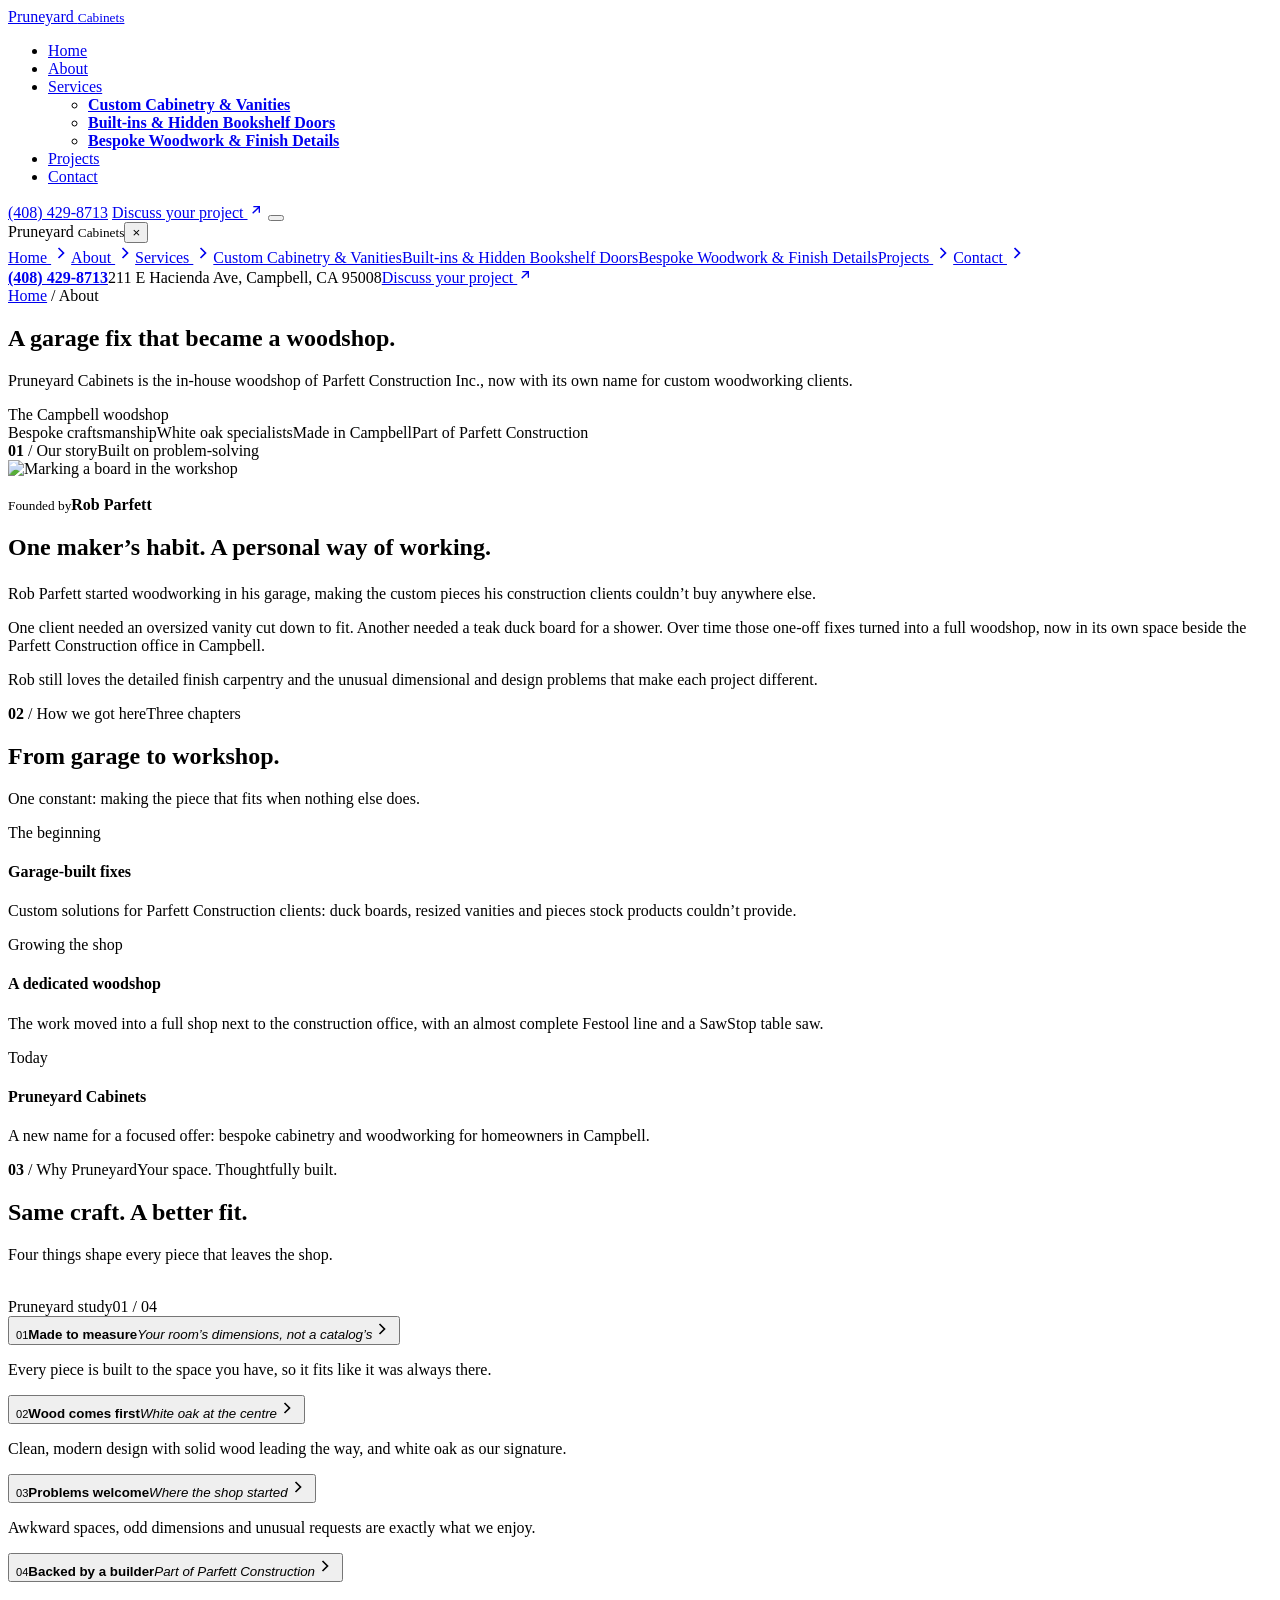
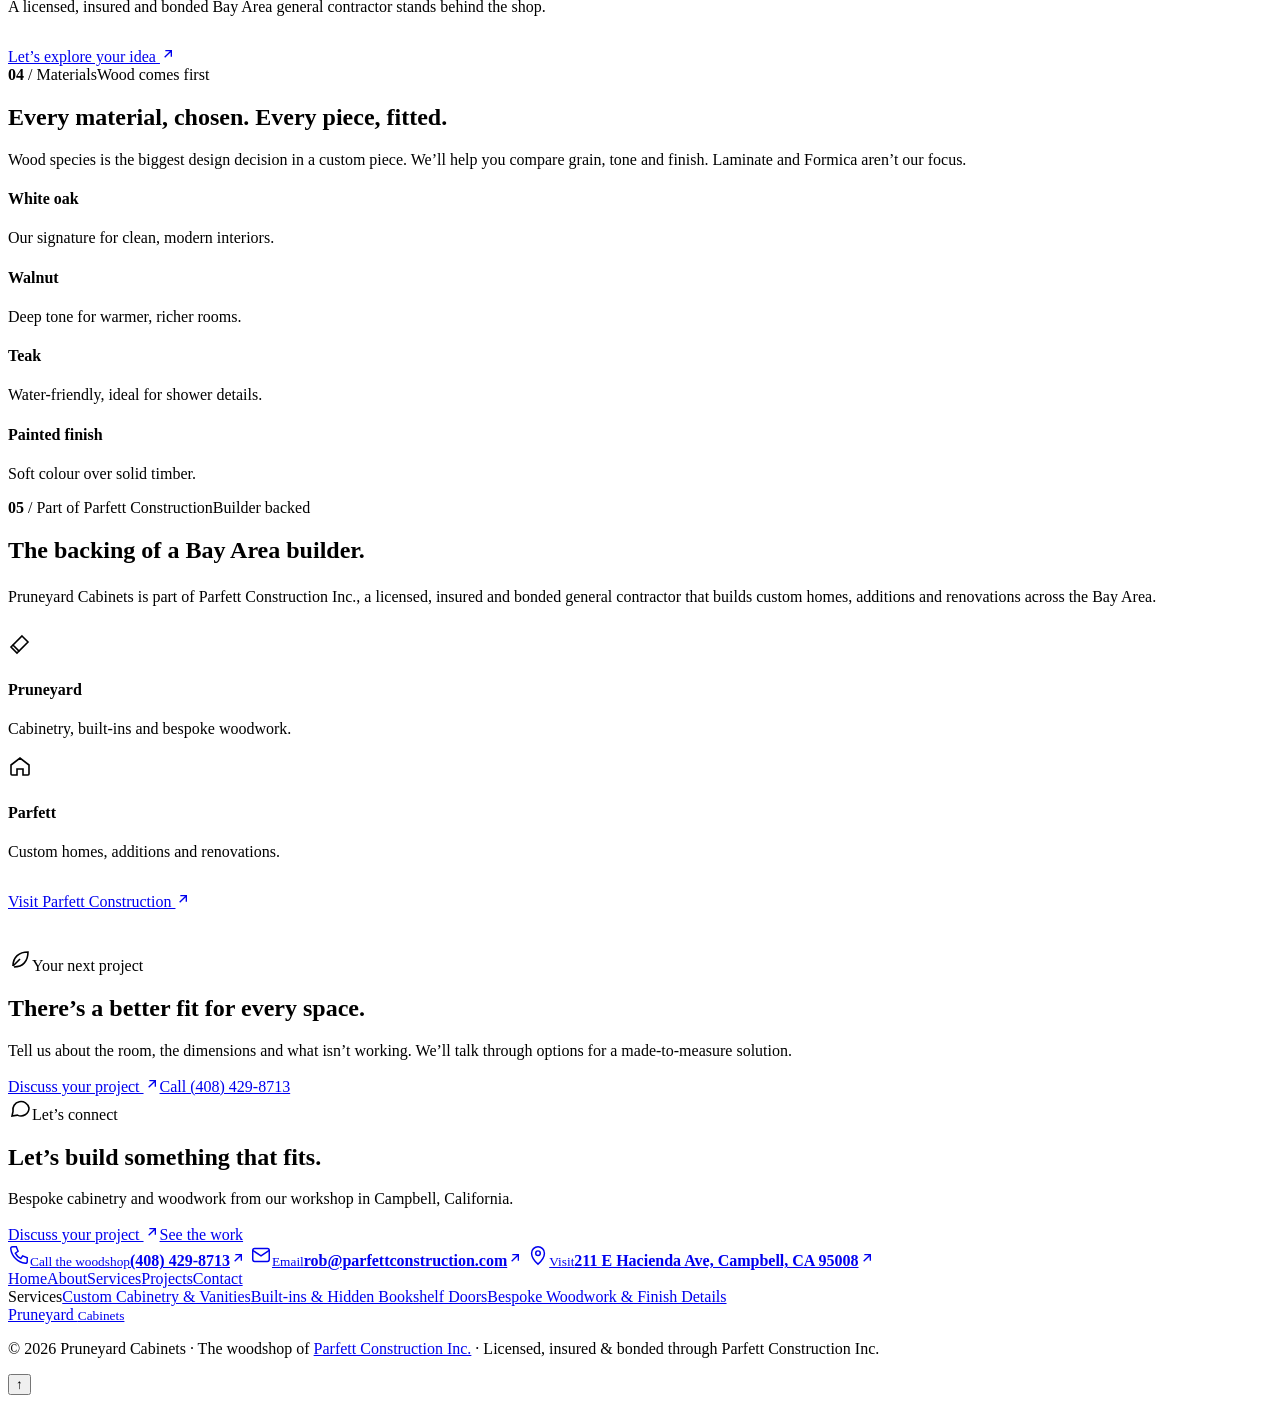
==== about.html @ 7ec4b35c "Add Pruneyard Cabinets light v1.1 pages" ====
<!DOCTYPE html>
<html lang="en">
<head>
<meta charset="utf-8">
<meta name="viewport" content="width=device-width, initial-scale=1">
<title>About | Pruneyard Cabinets, Campbell CA</title>
<meta name="description" content="The story behind Pruneyard Cabinets, the Campbell woodshop of Parfett Construction Inc.">
<meta name="theme-color" content="#f7f4ee">
<script>document.documentElement.classList.add('js')</script>
<link rel="preconnect" href="https://fonts.googleapis.com">
<link rel="preconnect" href="https://fonts.gstatic.com" crossorigin>
<link href="https://fonts.googleapis.com/css2?family=Cormorant+Garamond:ital,wght@0,500;0,600;1,500&family=DM+Sans:opsz,wght@9..40,400;9..40,500;9..40,600;9..40,700&display=swap" rel="stylesheet">
<link rel="stylesheet" href="assets/css/style.css">
</head>
<body>
<header class="hdr hdr--solid">
  <div class="wrap hdr__in">
    <!-- Interim typographic wordmark — final logo pending from Anthony -->
    <a class="logo" href="index.html" aria-label="Pruneyard Cabinets home">Pruneyard <small>Cabinets</small></a>
    <ul class="nav">
      <li><a href="index.html">Home</a></li>
      <li><a href="about.html" aria-current="page">About</a></li>
      <li class="has-sub"><a href="services.html">Services</a><ul class="sub"><li><a href="custom-cabinetry-and-vanities.html"><img src="https://images.unsplash.com/photo-1772567733108-38d940269d86?auto=format&fit=crop&w=400&q=80" alt=""><strong>Custom Cabinetry &amp; Vanities</strong></a></li><li><a href="built-ins-and-hidden-bookshelf-doors.html"><img src="https://images.unsplash.com/photo-1594620302200-9a762244a156?auto=format&fit=crop&w=400&q=80" alt=""><strong>Built-ins &amp; Hidden Bookshelf Doors</strong></a></li><li><a href="bespoke-woodwork-and-finish-details.html"><img src="https://images.unsplash.com/photo-1723040215990-e1fdf0c5e63e?auto=format&fit=crop&w=400&q=80" alt=""><strong>Bespoke Woodwork &amp; Finish Details</strong></a></li></ul></li>
      <li><a href="projects.html">Projects</a></li>
      <li><a href="contact.html">Contact</a></li>
    </ul>
    <div class="hdr__r">
      <a class="hdr__phone" href="tel:+14084298713">(408) 429-8713</a>
      <a class="btn" href="contact.html">Discuss your project <svg width="16" height="16" viewBox="0 0 24 24" fill="none" stroke="currentColor" stroke-width="2"><path d="M7 17L17 7M8 7h9v9"/></svg></a>
      <button class="menu-btn" type="button" aria-label="Open menu" aria-expanded="false" data-open><span></span><span></span></button>
    </div>
  </div>
</header>
<div class="drawer" aria-hidden="false">
  <div class="drawer__shade" data-close></div>
  <div class="drawer__panel" role="dialog" aria-label="Menu">
    <div class="drawer__top"><span class="logo">Pruneyard <small>Cabinets</small></span><button class="drawer__close" type="button" aria-label="Close menu" data-close>×</button></div>
    <nav><a href="index.html">Home <svg width="20" height="20" viewBox="0 0 24 24" fill="none" stroke="currentColor" stroke-width="2"><path d="M9 6l6 6-6 6"/></svg></a><a href="about.html">About <svg width="20" height="20" viewBox="0 0 24 24" fill="none" stroke="currentColor" stroke-width="2"><path d="M9 6l6 6-6 6"/></svg></a><a href="services.html">Services <svg width="20" height="20" viewBox="0 0 24 24" fill="none" stroke="currentColor" stroke-width="2"><path d="M9 6l6 6-6 6"/></svg></a><a class="s" href="custom-cabinetry-and-vanities.html">Custom Cabinetry &amp; Vanities</a><a class="s" href="built-ins-and-hidden-bookshelf-doors.html">Built-ins &amp; Hidden Bookshelf Doors</a><a class="s" href="bespoke-woodwork-and-finish-details.html">Bespoke Woodwork &amp; Finish Details</a><a href="projects.html">Projects <svg width="20" height="20" viewBox="0 0 24 24" fill="none" stroke="currentColor" stroke-width="2"><path d="M9 6l6 6-6 6"/></svg></a><a href="contact.html">Contact <svg width="20" height="20" viewBox="0 0 24 24" fill="none" stroke="currentColor" stroke-width="2"><path d="M9 6l6 6-6 6"/></svg></a></nav>
    <div class="drawer__foot"><a href="tel:+14084298713"><strong>(408) 429-8713</strong></a><span>211 E Hacienda Ave, Campbell, CA 95008</span><a class="btn" href="contact.html">Discuss your project <svg width="16" height="16" viewBox="0 0 24 24" fill="none" stroke="currentColor" stroke-width="2"><path d="M7 17L17 7M8 7h9v9"/></svg></a></div>
  </div>
</div>
<main>
<section class="phero">
  <div class="wrap">
    <div class="phero__grid">
      <div>
        <div class="crumb"><a href="index.html">Home</a> / <span>About</span></div>
        <h1 data-blur>A garage fix <span class="soft">that became a woodshop.</span></h1>
        <p class="lead">Pruneyard Cabinets is the in-house woodshop of Parfett Construction Inc., now with its own name for custom woodworking clients.</p>
      </div>
      <div class="phero__img"><img data-par="5" src="https://images.unsplash.com/photo-1761544775659-aaa6fa2e5b3d?auto=format&fit=crop&w=1600&q=80" alt=""><span class="phero__tag">The Campbell woodshop</span></div>
    </div>
    <div class="phero__band"><span>Bespoke craftsmanship</span><span>White oak specialists</span><span>Made in Campbell</span><span>Part of Parfett Construction</span></div>
  </div>
</section>
<section class="section">
  <div class="wrap">
    <div class="label-row"><span><b>01</b> / Our story</span><span class="rule"></span><span class=tag-r>Built on problem-solving</span></div>
    <div class="story">
      <div class="story__img" data-mask><img data-par="6" src="https://images.unsplash.com/photo-1659930087003-2d64e33181f7?auto=format&fit=crop&w=1400&q=80" alt="Marking a board in the workshop" loading="lazy">
        <div class="story__note"><img src="https://images.unsplash.com/photo-1497218770144-3fea6dbc33fe?auto=format&fit=crop&w=200&q=80" alt=""><div><small>Founded by</small><strong>Rob Parfett</strong></div></div></div>
      <div>
        <h2 class="h2" data-blur>One maker’s habit. <span class="soft">A personal way of working.</span></h2>
        <p class="lead" data-up style="margin-top:24px">Rob Parfett started woodworking in his garage, making the custom pieces his construction clients couldn’t buy anywhere else.</p>
        <p data-up style="color:var(--ink-2)">One client needed an oversized vanity cut down to fit. Another needed a teak duck board for a shower. Over time those one-off fixes turned into a full woodshop, now in its own space beside the Parfett Construction office in Campbell.</p>
        <p data-up style="color:var(--ink-2)">Rob still loves the detailed finish carpentry and the unusual dimensional and design problems that make each project different.</p>
      </div>
    </div>
  </div>
</section>
<section class="section section--tint">
  <div class="wrap">
    <div class="label-row"><span><b>02</b> / How we got here</span><span class="rule"></span><span class=tag-r>Three chapters</span></div>
    <div class="shead"><h2 class="h2" data-blur>From garage <span class="soft">to workshop.</span></h2><p data-up>One constant: making the piece that fits when nothing else does.</p></div>
    <div class="tline">
      <div class="tcard" data-up><span>The beginning</span><h4>Garage-built fixes</h4><p>Custom solutions for Parfett Construction clients: duck boards, resized vanities and pieces stock products couldn’t provide.</p></div>
      <div class="tcard" data-up><span>Growing the shop</span><h4>A dedicated woodshop</h4><p>The work moved into a full shop next to the construction office, with an almost complete Festool line and a SawStop table saw.</p></div>
      <div class="tcard" data-up><span>Today</span><h4>Pruneyard Cabinets</h4><p>A new name for a focused offer: bespoke cabinetry and woodworking for homeowners in Campbell.</p></div>
    </div>
  </div>
</section>

<section class="section section--tint">
  <div class="wrap">
    <div class="label-row"><span><b>03</b> / Why Pruneyard</span><span class="rule"></span><span class=tag-r>Your space. Thoughtfully built.</span></div>
    <div class="shead"><h2 class="h2" data-blur>Same craft. <span class="soft">A better fit.</span></h2><p data-up>Four things shape every piece that leaves the shop.</p></div>
    <div class="acc-split" data-acc>
      <div class="acc-media"><img data-acc-img src="https://images.unsplash.com/photo-1772567733108-38d940269d86?auto=format&fit=crop&w=1200&q=80" alt="" loading="lazy"><img data-acc-img src="https://images.unsplash.com/photo-1792498599080-cddbc3adaf7f?auto=format&fit=crop&w=1200&q=80" alt="" loading="lazy"><img data-acc-img src="https://images.unsplash.com/photo-1659930087003-2d64e33181f7?auto=format&fit=crop&w=1200&q=80" alt="" loading="lazy"><img data-acc-img src="https://images.unsplash.com/photo-1791140842024-93f4bea6a14a?auto=format&fit=crop&w=1200&q=80" alt="" loading="lazy"><div class="acc-media__tag"><span>Pruneyard study</span><span><span data-acc-num>01</span> / 04</span></div></div>
      <div><div class="acc"><div class="acc__item"><button class="acc__btn" type="button" aria-expanded="false"><small>01</small><span><strong>Made to measure</strong><em>Your room’s dimensions, not a catalog’s</em></span><svg width="20" height="20" viewBox="0 0 24 24" fill="none" stroke="currentColor" stroke-width="2"><path d="M9 6l6 6-6 6"/></svg></button><div class="acc__panel"><div><p>Every piece is built to the space you have, so it fits like it was always there.</p></div></div></div><div class="acc__item"><button class="acc__btn" type="button" aria-expanded="false"><small>02</small><span><strong>Wood comes first</strong><em>White oak at the centre</em></span><svg width="20" height="20" viewBox="0 0 24 24" fill="none" stroke="currentColor" stroke-width="2"><path d="M9 6l6 6-6 6"/></svg></button><div class="acc__panel"><div><p>Clean, modern design with solid wood leading the way, and white oak as our signature.</p></div></div></div><div class="acc__item"><button class="acc__btn" type="button" aria-expanded="false"><small>03</small><span><strong>Problems welcome</strong><em>Where the shop started</em></span><svg width="20" height="20" viewBox="0 0 24 24" fill="none" stroke="currentColor" stroke-width="2"><path d="M9 6l6 6-6 6"/></svg></button><div class="acc__panel"><div><p>Awkward spaces, odd dimensions and unusual requests are exactly what we enjoy.</p></div></div></div><div class="acc__item"><button class="acc__btn" type="button" aria-expanded="false"><small>04</small><span><strong>Backed by a builder</strong><em>Part of Parfett Construction</em></span><svg width="20" height="20" viewBox="0 0 24 24" fill="none" stroke="currentColor" stroke-width="2"><path d="M9 6l6 6-6 6"/></svg></button><div class="acc__panel"><div><p>A licensed, insured and bonded Bay Area general contractor stands behind the shop.</p></div></div></div></div><div style="margin-top:30px" data-up><a class="ulink" href="contact.html">Let’s explore your idea <svg width="16" height="16" viewBox="0 0 24 24" fill="none" stroke="currentColor" stroke-width="2"><path d="M7 17L17 7M8 7h9v9"/></svg></a></div></div>
    </div>
  </div>
</section>
<section class="section">
  <div class="wrap">
    <div class="label-row"><span><b>04</b> / Materials</span><span class="rule"></span><span class=tag-r>Wood comes first</span></div>
    <div class="shead"><h2 class="h2" data-blur>Every material, chosen. <span class="soft">Every piece, fitted.</span></h2><p data-up>Wood species is the biggest design decision in a custom piece. We’ll help you compare grain, tone and finish. Laminate and Formica aren’t our focus.</p></div>
    <div class="mats">
  <div class="mat"><i class="sw-oak"></i><h4>White oak</h4><p>Our signature for clean, modern interiors.</p></div>
  <div class="mat"><i class="sw-walnut"></i><h4>Walnut</h4><p>Deep tone for warmer, richer rooms.</p></div>
  <div class="mat"><i class="sw-teak"></i><h4>Teak</h4><p>Water-friendly, ideal for shower details.</p></div>
  <div class="mat"><i class="sw-paint"></i><h4>Painted finish</h4><p>Soft colour over solid timber.</p></div>
</div>
  </div>
</section>
<section class="section section--tint">
  <div class="wrap">
    <div class="label-row"><span><b>05</b> / Part of Parfett Construction</span><span class="rule"></span><span class=tag-r>Builder backed</span></div>
    <div class="story">
      <div>
        <h2 class="h2" data-blur>The backing of <span class="soft">a Bay Area builder.</span></h2>
        <p class="lead" data-up style="margin-top:24px">Pruneyard Cabinets is part of Parfett Construction Inc., a licensed, insured and bonded general contractor that builds custom homes, additions and renovations across the Bay Area.</p>
        <div class="soft-grid" data-up style="margin:26px 0 30px"><div class="softc" style="background:#fff"><div class="softc__ico"><svg width="24" height="24" viewBox="0 0 24 24" fill="none" stroke="currentColor" stroke-width="1.6"><path d="M14 4l6 6-9 9-6-6z"/><path d="M5 13l-2 2 6 6 2-2"/></svg></div><h4>Pruneyard</h4><p>Cabinetry, built-ins and bespoke woodwork.</p></div><div class="softc" style="background:#fff"><div class="softc__ico"><svg width="24" height="24" viewBox="0 0 24 24" fill="none" stroke="currentColor" stroke-width="1.6"><path d="M3 11l9-7 9 7v9a1 1 0 0 1-1 1h-5v-6h-6v6H4a1 1 0 0 1-1-1z"/></svg></div><h4>Parfett</h4><p>Custom homes, additions and renovations.</p></div></div>
        <div data-up><a class="btn btn--line" href="https://www.parfettconstruction.com">Visit Parfett Construction <svg width="16" height="16" viewBox="0 0 24 24" fill="none" stroke="currentColor" stroke-width="2"><path d="M7 17L17 7M8 7h9v9"/></svg></a></div>
      </div>
      <div class="story__img" data-mask><img data-par="6" src="https://images.unsplash.com/photo-1772442363851-738a548f6c5c?auto=format&fit=crop&w=1400&q=80" alt="" loading="lazy"></div>
    </div>
  </div>
</section>

<section class="section" style="padding-top:0">
  <div class="bigcta">
    <div class="bigcta__img"><img data-par="6" src="https://images.unsplash.com/photo-1729837149090-764b4272c2d7?auto=format&fit=crop&w=2200&q=80" alt="" loading="lazy"></div>
    <div class="wrap">
      <span class="pill pill--glass"><svg width="24" height="24" viewBox="0 0 24 24" fill="none" stroke="currentColor" stroke-width="1.6"><path d="M5 19c0-9 6-14 15-14 0 9-5 15-14 15"/><path d="M5 19l7-7"/></svg>Your next project</span>
      <h2 class="h2" data-blur>There’s a better fit <span class="soft">for every space.</span></h2>
      <p>Tell us about the room, the dimensions and what isn’t working. We’ll talk through options for a made-to-measure solution.</p>
      <div class="bigcta__row"><a class="btn btn--light" href="contact.html">Discuss your project <svg width="16" height="16" viewBox="0 0 24 24" fill="none" stroke="currentColor" stroke-width="2"><path d="M7 17L17 7M8 7h9v9"/></svg></a><a class="btn btn--glass" href="tel:+14084298713">Call (408) 429-8713</a></div>
    </div>
  </div>
</section></main>
<footer class="ftr">
  <div class="wrap">
    <div class="ftr__cta">
      <div>
        <span class="pill"><svg width="24" height="24" viewBox="0 0 24 24" fill="none" stroke="currentColor" stroke-width="1.6"><path d="M21 12a8 8 0 0 1-11.6 7.1L4 20l1-4.6A8 8 0 1 1 21 12z"/></svg>Let’s connect</span>
        <h2 class="ftr__title">Let’s build something <span class="soft">that fits.</span></h2>
        <p class="ftr__lead">Bespoke cabinetry and woodwork from our workshop in Campbell, California.</p>
        <div class="ftr__btns"><a class="btn" href="contact.html">Discuss your project <svg width="16" height="16" viewBox="0 0 24 24" fill="none" stroke="currentColor" stroke-width="2"><path d="M7 17L17 7M8 7h9v9"/></svg></a><a class="btn btn--line" href="projects.html">See the work</a></div>
      </div>
      <div class="ftr__rows">
        <a class="ftr__row" href="tel:+14084298713"><span class="ftr__ico"><svg width="22" height="22" viewBox="0 0 24 24" fill="none" stroke="currentColor" stroke-width="1.6"><path d="M5 3h4l2 5-3 2a12 12 0 0 0 6 6l2-3 5 2v4a2 2 0 0 1-2 2A18 18 0 0 1 3 5a2 2 0 0 1 2-2z"/></svg></span><span><small>Call the woodshop</small><strong>(408) 429-8713</strong></span><i><svg width="16" height="16" viewBox="0 0 24 24" fill="none" stroke="currentColor" stroke-width="2"><path d="M7 17L17 7M8 7h9v9"/></svg></i></a>
        <a class="ftr__row" href="mailto:rob@parfettconstruction.com"><span class="ftr__ico"><svg width="22" height="22" viewBox="0 0 24 24" fill="none" stroke="currentColor" stroke-width="1.6"><rect x="3" y="5" width="18" height="14" rx="2"/><path d="M3 7l9 6 9-6"/></svg></span><span><small>Email</small><strong>rob@parfettconstruction.com</strong></span><i><svg width="16" height="16" viewBox="0 0 24 24" fill="none" stroke="currentColor" stroke-width="2"><path d="M7 17L17 7M8 7h9v9"/></svg></i></a>
        <a class="ftr__row" href="contact.html"><span class="ftr__ico"><svg width="22" height="22" viewBox="0 0 24 24" fill="none" stroke="currentColor" stroke-width="1.6"><path d="M12 22s7-6.3 7-12a7 7 0 1 0-14 0c0 5.7 7 12 7 12z"/><circle cx="12" cy="10" r="2.5"/></svg></span><span><small>Visit</small><strong>211 E Hacienda Ave, Campbell, CA 95008</strong></span><i><svg width="16" height="16" viewBox="0 0 24 24" fill="none" stroke="currentColor" stroke-width="2"><path d="M7 17L17 7M8 7h9v9"/></svg></i></a>
      </div>
    </div>
    <nav class="ftr__links" aria-label="Footer">
      <a href="index.html">Home</a><a href="about.html">About</a><a href="services.html">Services</a><a href="projects.html">Projects</a><a href="contact.html">Contact</a>
    </nav>
    <div class="ftr__svc"><span>Services</span><a href="custom-cabinetry-and-vanities.html">Custom Cabinetry &amp; Vanities</a><a href="built-ins-and-hidden-bookshelf-doors.html">Built-ins &amp; Hidden Bookshelf Doors</a><a href="bespoke-woodwork-and-finish-details.html">Bespoke Woodwork &amp; Finish Details</a></div>
    <div class="ftr__base">
      <a class="logo" href="index.html">Pruneyard <small>Cabinets</small></a>
      <p>© <span data-year>2026</span> Pruneyard Cabinets · The woodshop of <a href="https://www.parfettconstruction.com">Parfett Construction Inc.</a> · Licensed, insured &amp; bonded through Parfett Construction Inc.</p>
      <button class="totop" type="button" data-top aria-label="Back to top">↑</button>
    </div>
  </div>
</footer>
<script src="https://cdnjs.cloudflare.com/ajax/libs/gsap/3.12.5/gsap.min.js"></script>
<script src="https://cdnjs.cloudflare.com/ajax/libs/gsap/3.12.5/ScrollTrigger.min.js"></script>
<script src="https://cdn.jsdelivr.net/npm/lenis@1.1.13/dist/lenis.min.js"></script>
<script src="assets/js/main.js"></script>
</body>
</html>
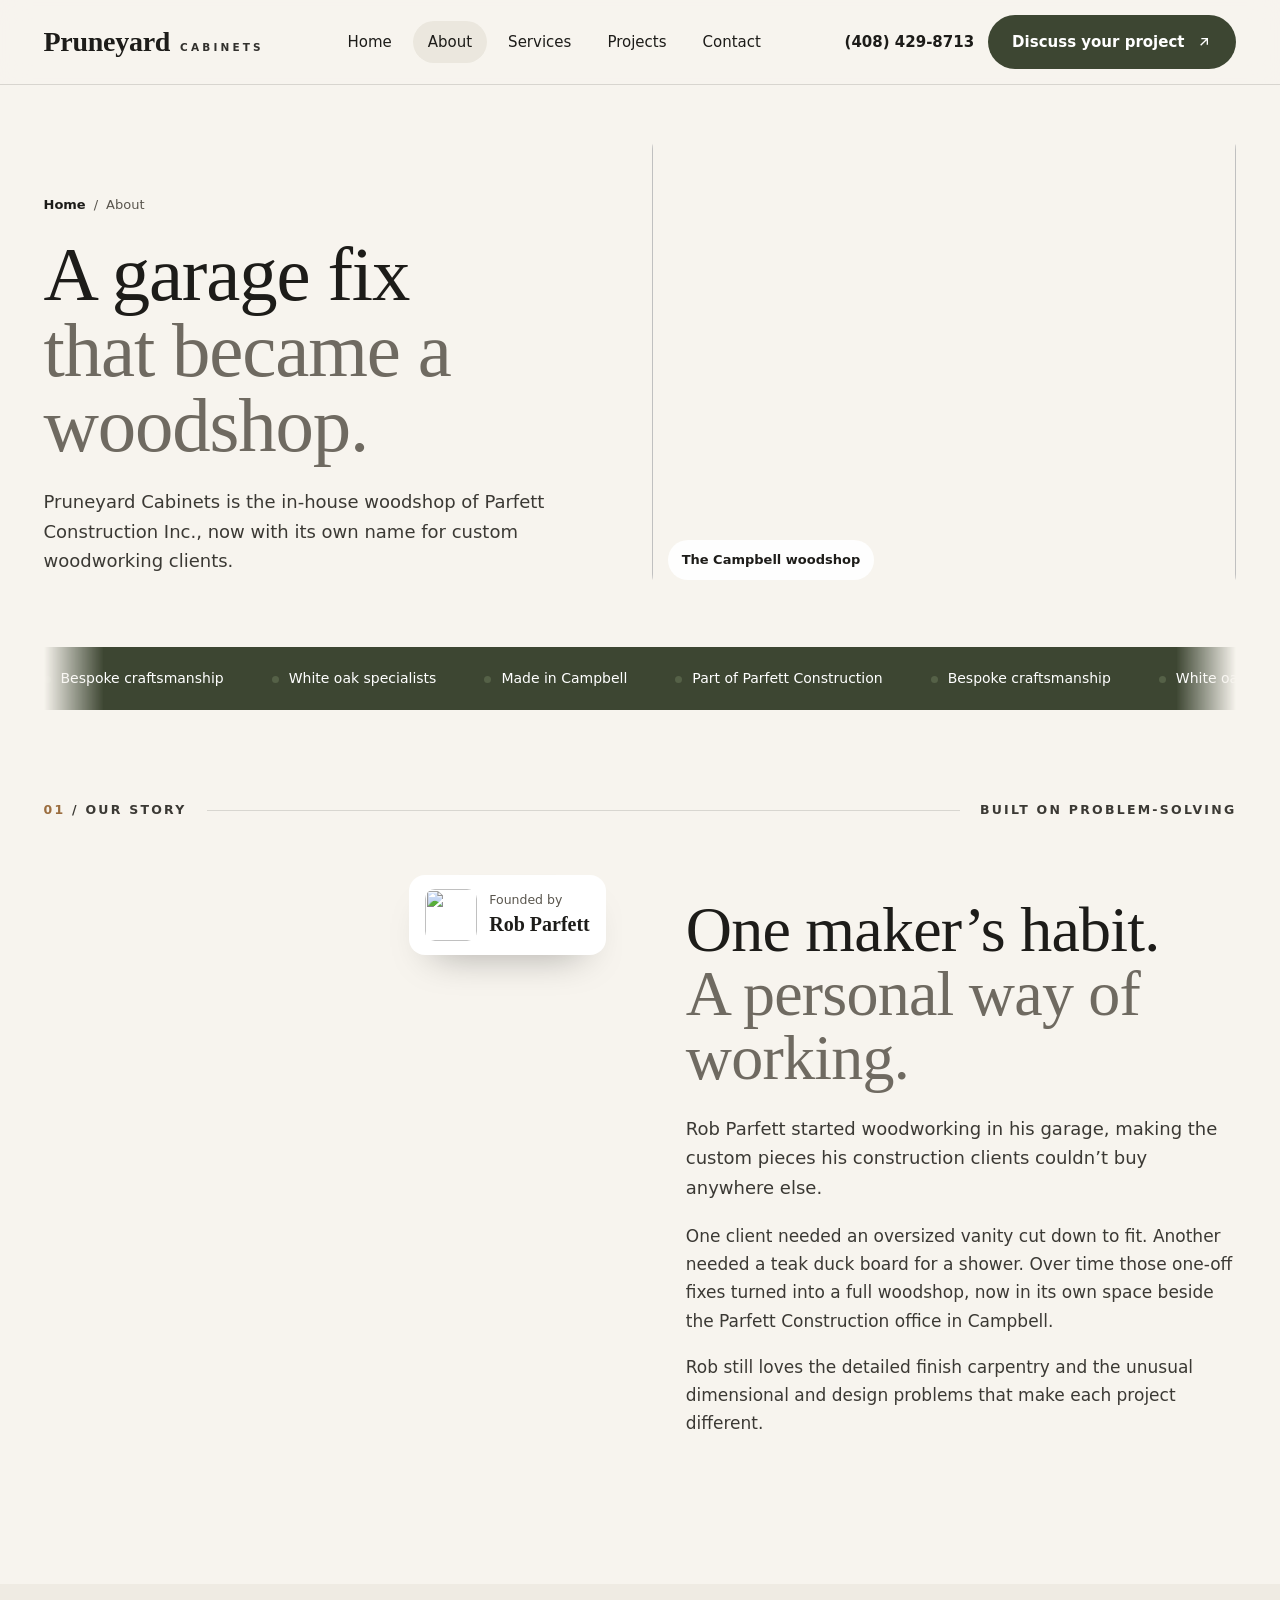
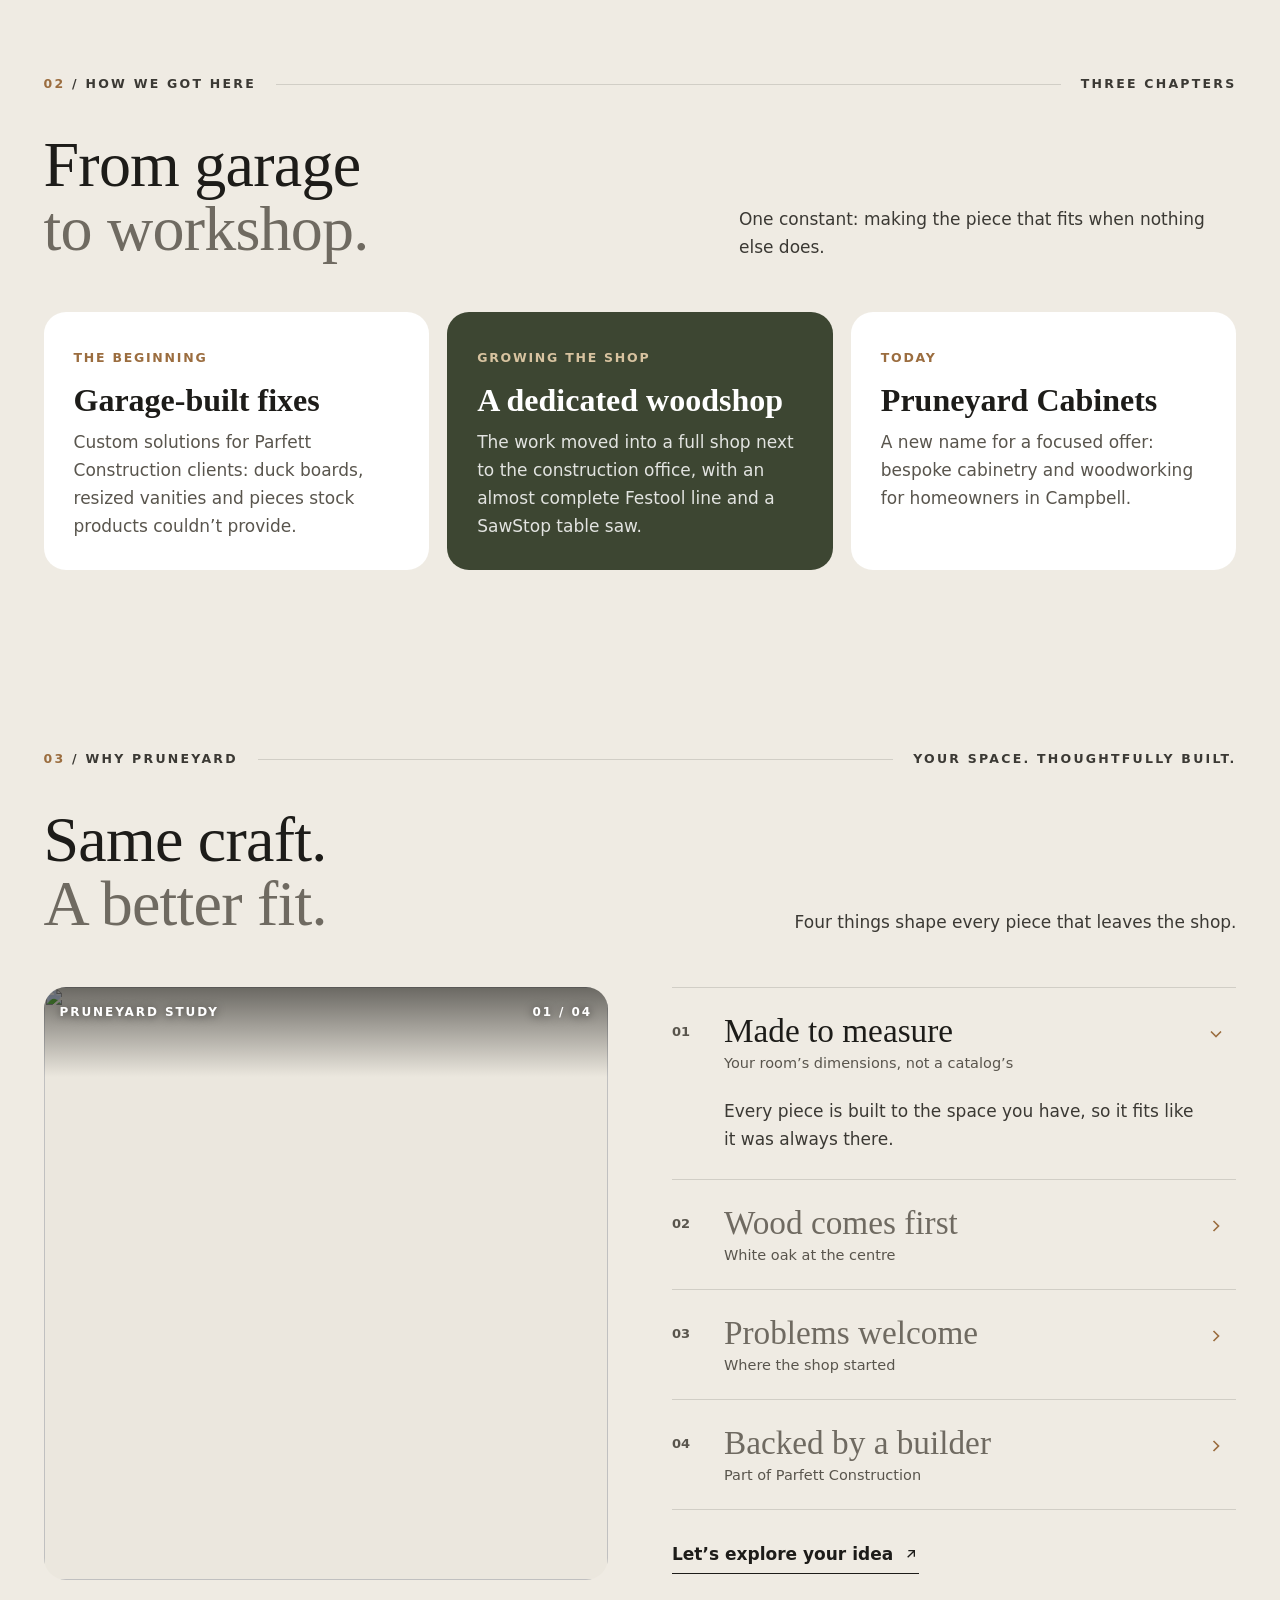
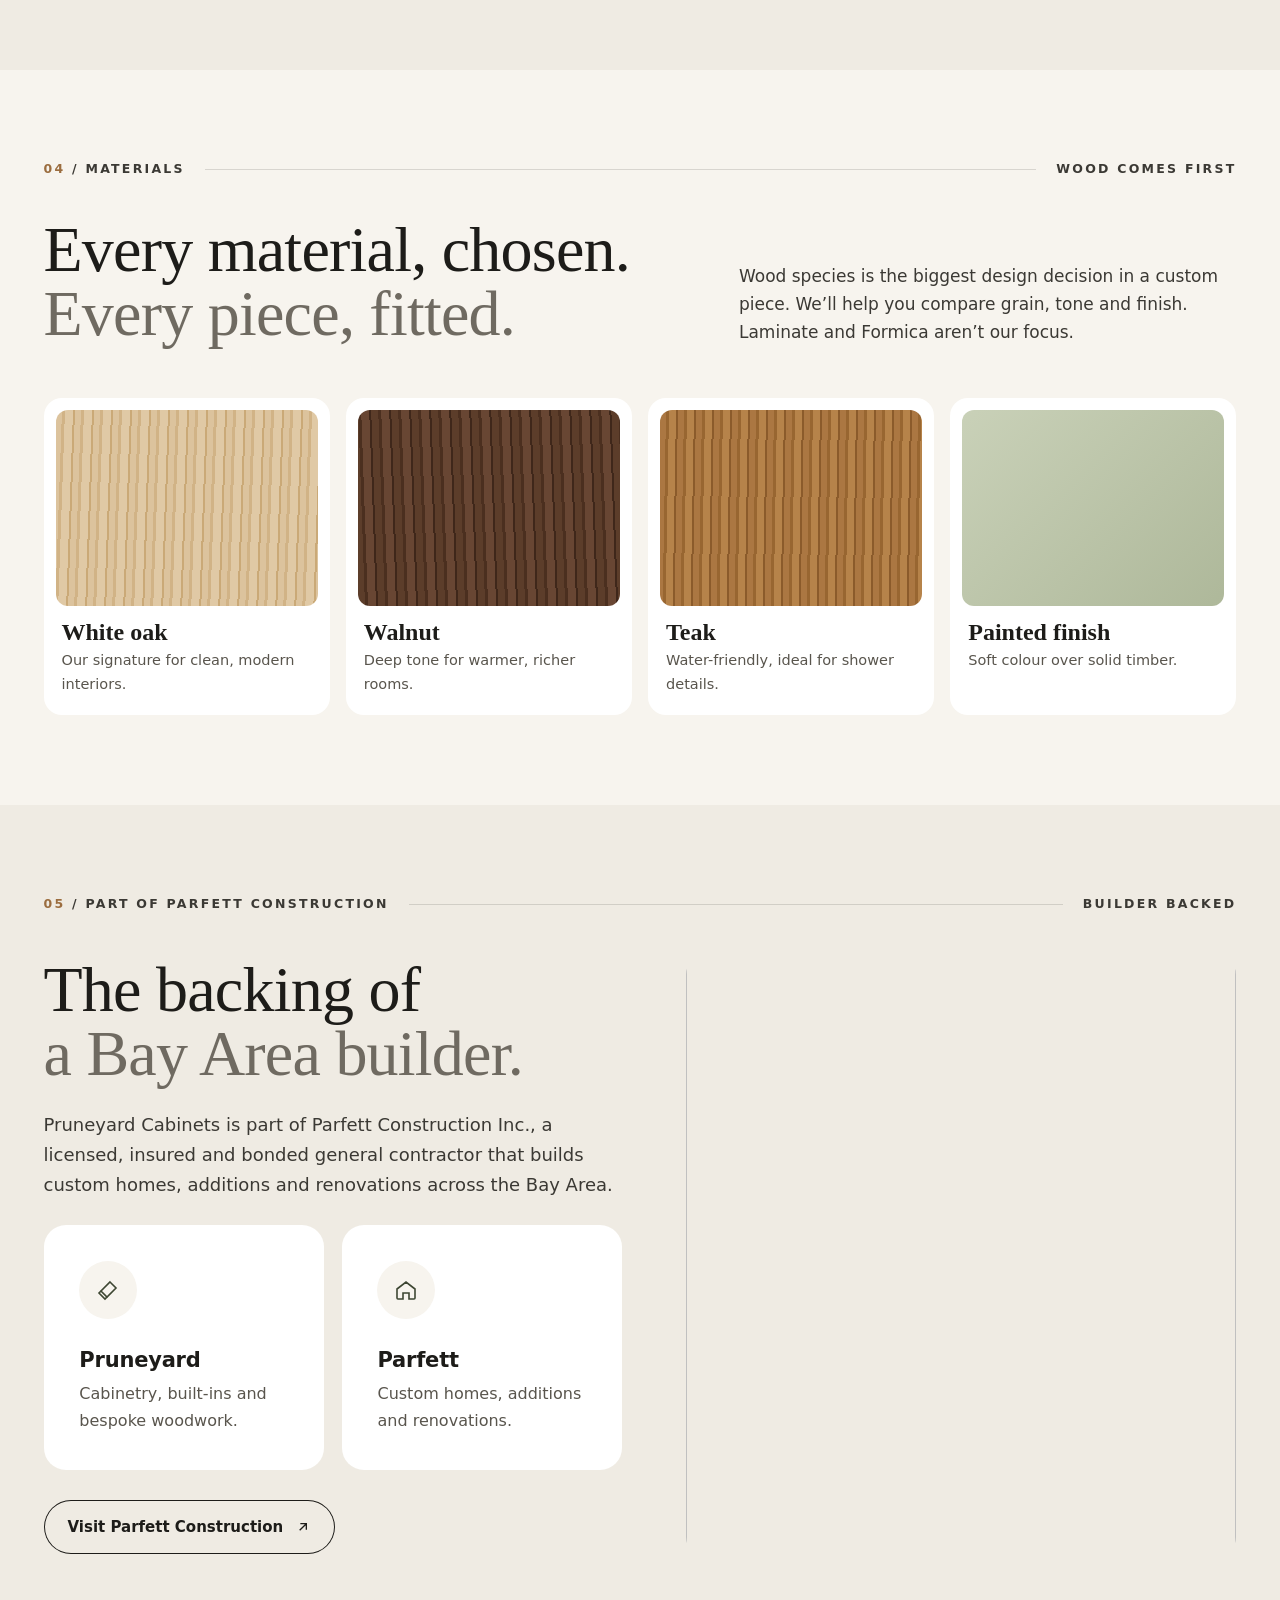
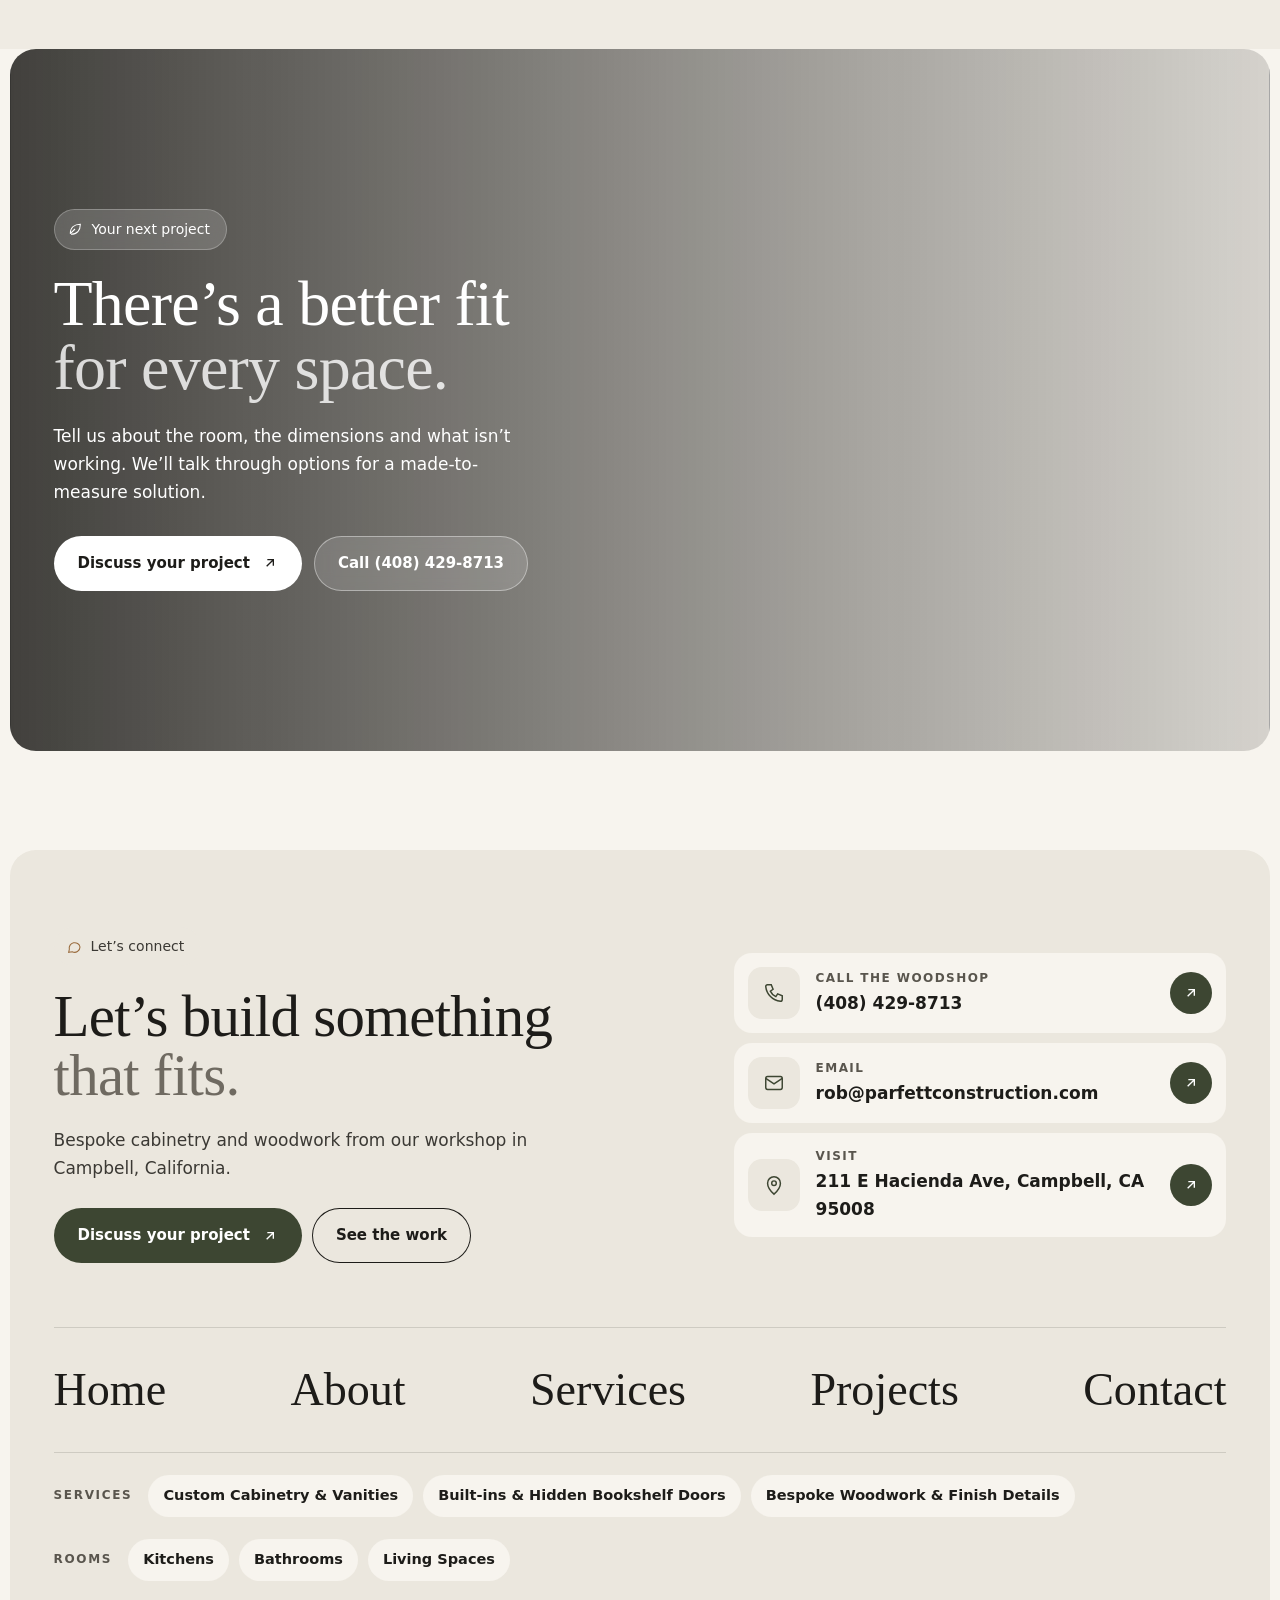
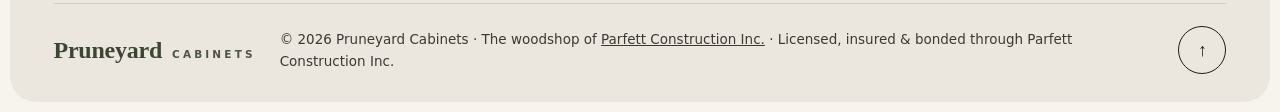
==== commit 6bfe1b72: "Add room pages, scrolling green bands and green accents - Add Kitchens, Bathrooms and Living Spaces " ====
--- a/about.html
+++ b/about.html
@@ -20,7 +20,7 @@
     <ul class="nav">
       <li><a href="index.html">Home</a></li>
       <li><a href="about.html" aria-current="page">About</a></li>
-      <li class="has-sub"><a href="services.html">Services</a><ul class="sub"><li><a href="custom-cabinetry-and-vanities.html"><img src="https://images.unsplash.com/photo-1772567733108-38d940269d86?auto=format&fit=crop&w=400&q=80" alt=""><strong>Custom Cabinetry &amp; Vanities</strong></a></li><li><a href="built-ins-and-hidden-bookshelf-doors.html"><img src="https://images.unsplash.com/photo-1594620302200-9a762244a156?auto=format&fit=crop&w=400&q=80" alt=""><strong>Built-ins &amp; Hidden Bookshelf Doors</strong></a></li><li><a href="bespoke-woodwork-and-finish-details.html"><img src="https://images.unsplash.com/photo-1723040215990-e1fdf0c5e63e?auto=format&fit=crop&w=400&q=80" alt=""><strong>Bespoke Woodwork &amp; Finish Details</strong></a></li></ul></li>
+      <li class="has-sub"><a href="services.html">Services</a><ul class="sub"><li><a href="custom-cabinetry-and-vanities.html"><img src="https://images.unsplash.com/photo-1772567733108-38d940269d86?auto=format&fit=crop&w=400&q=80" alt=""><strong>Custom Cabinetry &amp; Vanities</strong></a></li><li><a href="built-ins-and-hidden-bookshelf-doors.html"><img src="https://images.unsplash.com/photo-1594620302200-9a762244a156?auto=format&fit=crop&w=400&q=80" alt=""><strong>Built-ins &amp; Hidden Bookshelf Doors</strong></a></li><li><a href="bespoke-woodwork-and-finish-details.html"><img src="https://images.unsplash.com/photo-1723040215990-e1fdf0c5e63e?auto=format&fit=crop&w=400&q=80" alt=""><strong>Bespoke Woodwork &amp; Finish Details</strong></a></li><li class="sub__rooms"><span>By room</span><a href="kitchens.html">Kitchens</a><a href="bathrooms.html">Bathrooms</a><a href="living-spaces.html">Living Spaces</a></li></ul></li>
       <li><a href="projects.html">Projects</a></li>
       <li><a href="contact.html">Contact</a></li>
     </ul>
@@ -35,7 +35,7 @@
   <div class="drawer__shade" data-close></div>
   <div class="drawer__panel" role="dialog" aria-label="Menu">
     <div class="drawer__top"><span class="logo">Pruneyard <small>Cabinets</small></span><button class="drawer__close" type="button" aria-label="Close menu" data-close>×</button></div>
-    <nav><a href="index.html">Home <svg width="20" height="20" viewBox="0 0 24 24" fill="none" stroke="currentColor" stroke-width="2"><path d="M9 6l6 6-6 6"/></svg></a><a href="about.html">About <svg width="20" height="20" viewBox="0 0 24 24" fill="none" stroke="currentColor" stroke-width="2"><path d="M9 6l6 6-6 6"/></svg></a><a href="services.html">Services <svg width="20" height="20" viewBox="0 0 24 24" fill="none" stroke="currentColor" stroke-width="2"><path d="M9 6l6 6-6 6"/></svg></a><a class="s" href="custom-cabinetry-and-vanities.html">Custom Cabinetry &amp; Vanities</a><a class="s" href="built-ins-and-hidden-bookshelf-doors.html">Built-ins &amp; Hidden Bookshelf Doors</a><a class="s" href="bespoke-woodwork-and-finish-details.html">Bespoke Woodwork &amp; Finish Details</a><a href="projects.html">Projects <svg width="20" height="20" viewBox="0 0 24 24" fill="none" stroke="currentColor" stroke-width="2"><path d="M9 6l6 6-6 6"/></svg></a><a href="contact.html">Contact <svg width="20" height="20" viewBox="0 0 24 24" fill="none" stroke="currentColor" stroke-width="2"><path d="M9 6l6 6-6 6"/></svg></a></nav>
+    <nav><a href="index.html">Home <svg width="20" height="20" viewBox="0 0 24 24" fill="none" stroke="currentColor" stroke-width="2"><path d="M9 6l6 6-6 6"/></svg></a><a href="about.html">About <svg width="20" height="20" viewBox="0 0 24 24" fill="none" stroke="currentColor" stroke-width="2"><path d="M9 6l6 6-6 6"/></svg></a><a href="services.html">Services <svg width="20" height="20" viewBox="0 0 24 24" fill="none" stroke="currentColor" stroke-width="2"><path d="M9 6l6 6-6 6"/></svg></a><a class="s" href="custom-cabinetry-and-vanities.html">Custom Cabinetry &amp; Vanities</a><a class="s" href="built-ins-and-hidden-bookshelf-doors.html">Built-ins &amp; Hidden Bookshelf Doors</a><a class="s" href="bespoke-woodwork-and-finish-details.html">Bespoke Woodwork &amp; Finish Details</a><a class="s" href="kitchens.html">Kitchens</a><a class="s" href="bathrooms.html">Bathrooms</a><a class="s" href="living-spaces.html">Living Spaces</a><a href="projects.html">Projects <svg width="20" height="20" viewBox="0 0 24 24" fill="none" stroke="currentColor" stroke-width="2"><path d="M9 6l6 6-6 6"/></svg></a><a href="contact.html">Contact <svg width="20" height="20" viewBox="0 0 24 24" fill="none" stroke="currentColor" stroke-width="2"><path d="M9 6l6 6-6 6"/></svg></a></nav>
     <div class="drawer__foot"><a href="tel:+14084298713"><strong>(408) 429-8713</strong></a><span>211 E Hacienda Ave, Campbell, CA 95008</span><a class="btn" href="contact.html">Discuss your project <svg width="16" height="16" viewBox="0 0 24 24" fill="none" stroke="currentColor" stroke-width="2"><path d="M7 17L17 7M8 7h9v9"/></svg></a></div>
   </div>
 </div>
@@ -50,7 +50,7 @@
       </div>
       <div class="phero__img"><img data-par="5" src="https://images.unsplash.com/photo-1761544775659-aaa6fa2e5b3d?auto=format&fit=crop&w=1600&q=80" alt=""><span class="phero__tag">The Campbell woodshop</span></div>
     </div>
-    <div class="phero__band"><span>Bespoke craftsmanship</span><span>White oak specialists</span><span>Made in Campbell</span><span>Part of Parfett Construction</span></div>
+    <div class="phero__band phero__band--marquee"><div class="marquee__track"><div class="marquee__set"><span>Bespoke craftsmanship</span><span>White oak specialists</span><span>Made in Campbell</span><span>Part of Parfett Construction</span><span class="dup">Bespoke craftsmanship</span><span class="dup">White oak specialists</span><span class="dup">Made in Campbell</span><span class="dup">Part of Parfett Construction</span></div><div class="marquee__set" aria-hidden="true"><span>Bespoke craftsmanship</span><span>White oak specialists</span><span>Made in Campbell</span><span>Part of Parfett Construction</span><span>Bespoke craftsmanship</span><span>White oak specialists</span><span>Made in Campbell</span><span>Part of Parfett Construction</span></div></div></div>
   </div>
 </section>
 <section class="section">
@@ -74,7 +74,7 @@
     <div class="shead"><h2 class="h2" data-blur>From garage <span class="soft">to workshop.</span></h2><p data-up>One constant: making the piece that fits when nothing else does.</p></div>
     <div class="tline">
       <div class="tcard" data-up><span>The beginning</span><h4>Garage-built fixes</h4><p>Custom solutions for Parfett Construction clients: duck boards, resized vanities and pieces stock products couldn’t provide.</p></div>
-      <div class="tcard" data-up><span>Growing the shop</span><h4>A dedicated woodshop</h4><p>The work moved into a full shop next to the construction office, with an almost complete Festool line and a SawStop table saw.</p></div>
+      <div class="tcard tcard--green" data-up><span>Growing the shop</span><h4>A dedicated woodshop</h4><p>The work moved into a full shop next to the construction office, with an almost complete Festool line and a SawStop table saw.</p></div>
       <div class="tcard" data-up><span>Today</span><h4>Pruneyard Cabinets</h4><p>A new name for a focused offer: bespoke cabinetry and woodworking for homeowners in Campbell.</p></div>
     </div>
   </div>
@@ -147,6 +147,7 @@
       <a href="index.html">Home</a><a href="about.html">About</a><a href="services.html">Services</a><a href="projects.html">Projects</a><a href="contact.html">Contact</a>
     </nav>
     <div class="ftr__svc"><span>Services</span><a href="custom-cabinetry-and-vanities.html">Custom Cabinetry &amp; Vanities</a><a href="built-ins-and-hidden-bookshelf-doors.html">Built-ins &amp; Hidden Bookshelf Doors</a><a href="bespoke-woodwork-and-finish-details.html">Bespoke Woodwork &amp; Finish Details</a></div>
+    <div class="ftr__svc"><span>Rooms</span><a href="kitchens.html">Kitchens</a><a href="bathrooms.html">Bathrooms</a><a href="living-spaces.html">Living Spaces</a></div>
     <div class="ftr__base">
       <a class="logo" href="index.html">Pruneyard <small>Cabinets</small></a>
       <p>© <span data-year>2026</span> Pruneyard Cabinets · The woodshop of <a href="https://www.parfettconstruction.com">Parfett Construction Inc.</a> · Licensed, insured &amp; bonded through Parfett Construction Inc.</p>
--- a/assets/css/style.css
+++ b/assets/css/style.css
@@ -0,0 +1,492 @@
+/* ==========================================================================
+   Pruneyard Cabinets — LIGHT version (option B, John)
+   Interim wordmark only — final logo/branding pending from Anthony.
+   ========================================================================== */
+:root {
+  --bg: #f7f4ee;
+  --bg-2: #efebe3;
+  --card: #ebe7de;
+  --card-2: #e2ddd2;
+  --ink: #1d1c19;
+  --ink-2: #3b3934;
+  --muted: #59554d;          /* ≈7:1 on --bg */
+  --soft: #6f6a61;           /* second-line headings, ≈5:1 */
+  --olive: #3d4632;          /* primary buttons */
+  --olive-2: #556147;
+  --sage: #c9d1b8;
+  --oak: #9b6d3f;            /* accent text on light, ≈4.6:1 */
+  --oak-soft: #d9bf9a;
+  --white: #ffffff;
+  --line: rgba(29, 28, 25, .14);
+
+  --serif: "Cormorant Garamond", "EB Garamond", Georgia, serif;
+  --sans: "DM Sans", system-ui, -apple-system, "Segoe UI", sans-serif;
+
+  --wrap: 1320px;
+  --gutter: clamp(18px, 3.4vw, 48px);
+  --r: 22px;
+  --ease: cubic-bezier(.22, .8, .2, 1);
+  --pad: clamp(64px, 7vw, 108px);
+}
+*, *::before, *::after { box-sizing: border-box; }
+html { -webkit-text-size-adjust: 100%; }
+html:not(.lenis) { scroll-behavior: smooth; }
+body { margin: 0; background: var(--bg); color: var(--ink); font-family: var(--sans); font-size: 17px; line-height: 1.65; -webkit-font-smoothing: antialiased; overflow-x: hidden; }
+img { max-width: 100%; display: block; }
+a { color: inherit; text-decoration: none; }
+p { margin: 0 0 1.1em; }
+h1, h2, h3, h4 { margin: 0; font-weight: 500; line-height: 1.05; }
+:focus-visible { outline: 2px solid var(--olive); outline-offset: 3px; }
+::selection { background: var(--sage); color: var(--ink); }
+
+.wrap { width: 100%; max-width: var(--wrap); margin: 0 auto; padding: 0 var(--gutter); }
+.section { padding: var(--pad) 0; position: relative; }
+.section--tint { background: var(--bg-2); }
+.section--card { background: var(--card); }
+
+/* Type ------------------------------------------------------------------- */
+.serif { font-family: var(--serif); }
+.display { font-family: var(--serif); font-weight: 500; font-size: clamp(48px, 6.4vw, 94px); letter-spacing: -.015em; line-height: .98; }
+.h2 { font-family: var(--serif); font-weight: 500; font-size: clamp(40px, 5vw, 72px); letter-spacing: -.012em; line-height: 1; }
+.h3 { font-family: var(--serif); font-weight: 500; font-size: clamp(28px, 2.6vw, 38px); line-height: 1.05; }
+.h2 .soft, .display .soft, .h3 .soft { color: var(--soft); display: block; }
+.h2 i, .display i { font-style: italic; color: var(--oak); }
+.lead { font-size: clamp(18px, 1.35vw, 20px); color: var(--ink-2); max-width: 58ch; }
+.muted { color: var(--muted); }
+
+/* Nuvo-style section label row */
+.label-row { display: flex; justify-content: space-between; align-items: center; gap: 20px; font-size: 12.5px; letter-spacing: .18em; text-transform: uppercase; font-weight: 600; color: var(--ink-2); margin-bottom: clamp(26px, 3vw, 40px); }
+.label-row .rule { flex: 1; height: 1px; background: var(--line); transform-origin: left; }
+.label-row b { font-weight: 600; color: var(--oak); }
+
+/* Oakwell-style pill */
+.pill { display: inline-flex; align-items: center; gap: 9px; padding: 8px 16px 8px 12px; border-radius: 999px; background: var(--card); color: var(--ink-2); font-size: 14px; font-weight: 500; margin-bottom: 22px; }
+.pill svg { width: 16px; height: 16px; color: var(--oak); }
+.pill--glass { background: rgba(255,255,255,.16); color: #fff; backdrop-filter: blur(10px); -webkit-backdrop-filter: blur(10px); border: 1px solid rgba(255,255,255,.25); }
+.pill--glass svg { color: #fff; }
+
+/* Buttons ---------------------------------------------------------------- */
+.btn { display: inline-flex; align-items: center; justify-content: center; gap: 12px; padding: 15px 24px; border-radius: 999px; font-size: 15px; font-weight: 600; font-family: inherit; border: 0; cursor: pointer; background: var(--olive); color: #fff; transition: background .35s, transform .5s var(--ease), color .35s; position: relative; overflow: hidden; }
+.btn svg { transition: transform .5s var(--ease); }
+.btn:hover { background: var(--ink); }
+.btn:hover svg { transform: translate(3px, -3px); }
+.btn--light { background: #fff; color: var(--ink); }
+.btn--light:hover { background: var(--sage); color: var(--ink); }
+.btn--line { background: transparent; color: var(--ink); box-shadow: inset 0 0 0 1px var(--ink); }
+.btn--line:hover { background: var(--ink); color: #fff; }
+.btn--glass { background: rgba(255,255,255,.14); color: #fff; box-shadow: inset 0 0 0 1px rgba(255,255,255,.4); backdrop-filter: blur(8px); }
+.btn--glass:hover { background: #fff; color: var(--ink); }
+.ulink { display: inline-flex; align-items: center; gap: 10px; font-weight: 600; padding-bottom: 6px; background: linear-gradient(currentColor, currentColor) 0 100% / 100% 1px no-repeat; transition: background-size .5s var(--ease); }
+.ulink:hover { background-size: 0 1px; background-position: 100% 100%; }
+
+/* Header ----------------------------------------------------------------- */
+.hdr { position: fixed; inset: 0 0 auto; z-index: 50; color: #fff; transition: background .45s, color .45s, box-shadow .45s; }
+.hdr__in { display: flex; align-items: center; justify-content: space-between; gap: 24px; height: 84px; transition: height .45s var(--ease); }
+.hdr.is-solid, .hdr--solid { background: rgba(247,244,238,.92); color: var(--ink); backdrop-filter: blur(14px); -webkit-backdrop-filter: blur(14px); box-shadow: 0 1px 0 var(--line); }
+.hdr.is-solid .hdr__in { height: 70px; }
+.logo { font-family: var(--serif); font-size: 28px; font-weight: 600; letter-spacing: -.01em; line-height: 1; display: flex; align-items: baseline; gap: 10px; }
+.logo small { font-family: var(--sans); font-size: 10.5px; font-weight: 600; letter-spacing: .3em; text-transform: uppercase; opacity: .9; }
+.nav { display: flex; gap: 6px; list-style: none; margin: 0; padding: 0; }
+.nav > li { position: relative; }
+.nav > li > a { display: block; padding: 9px 15px; border-radius: 999px; font-size: 15px; font-weight: 500; transition: background .3s; }
+.nav > li > a:hover, .nav > li > a[aria-current="page"] { background: rgba(127,127,127,.18); }
+.hdr.is-solid .nav > li > a:hover, .hdr--solid .nav > li > a:hover, .hdr.is-solid .nav > li > a[aria-current="page"], .hdr--solid .nav > li > a[aria-current="page"] { background: var(--card); }
+.sub { position: absolute; top: calc(100% + 12px); left: 0; width: 640px; display: grid; grid-template-columns: repeat(3, 1fr); gap: 10px; padding: 12px; border-radius: 20px; background: #fff; color: var(--ink); list-style: none; margin: 0; box-shadow: 0 30px 70px -30px rgba(0,0,0,.35); opacity: 0; visibility: hidden; transform: translateY(10px); transition: .4s var(--ease); }
+.sub::before { content: ""; position: absolute; inset: -14px 0 auto; height: 14px; }
+.has-sub:hover .sub, .has-sub:focus-within .sub { opacity: 1; visibility: visible; transform: none; }
+.sub a { display: block; border-radius: 14px; padding: 8px; transition: background .3s; }
+.sub a:hover { background: var(--bg-2); }
+.sub img { width: 100%; aspect-ratio: 4/3; object-fit: cover; border-radius: 10px; margin-bottom: 10px; }
+.sub strong { display: block; font-family: var(--serif); font-size: 19px; font-weight: 600; line-height: 1.15; }
+.sub .sub__rooms { grid-column: 1 / -1; display: flex; flex-wrap: wrap; align-items: center; gap: 8px; padding: 12px 8px 4px; border-top: 1px solid var(--line); }
+.sub .sub__rooms span { font-size: 12px; letter-spacing: .14em; text-transform: uppercase; font-weight: 700; color: var(--muted); margin-right: 6px; }
+.sub .sub__rooms a { padding: 8px 14px; border-radius: 999px; background: var(--bg-2); font-size: 14.5px; font-weight: 600; }
+.sub .sub__rooms a:hover { background: var(--olive); color: #fff; }
+.hdr__r { display: flex; align-items: center; gap: 14px; }
+.hdr__phone { font-weight: 600; font-size: 15px; }
+.menu-btn { display: none; width: 48px; height: 48px; border-radius: 50%; border: 0; background: var(--olive); color: #fff; cursor: pointer; }
+.menu-btn span { display: block; width: 18px; height: 1.6px; background: currentColor; margin: 5px auto; transition: .4s var(--ease); }
+
+.drawer { position: fixed; inset: 0; z-index: 70; display: grid; grid-template-columns: 1fr min(460px, 100%); visibility: hidden; }
+.drawer__shade { background: rgba(29,28,25,.4); opacity: 0; transition: opacity .5s; }
+.drawer__panel { background: var(--bg); padding: 28px clamp(22px, 4vw, 40px) 36px; transform: translateX(100%); transition: transform .7s var(--ease); display: flex; flex-direction: column; overflow-y: auto; }
+.drawer.is-open { visibility: visible; }
+.drawer.is-open .drawer__shade { opacity: 1; }
+.drawer.is-open .drawer__panel { transform: none; }
+.drawer__top { display: flex; justify-content: space-between; align-items: center; margin-bottom: 30px; }
+.drawer__close { width: 46px; height: 46px; border-radius: 50%; border: 1px solid var(--line); background: #fff; font-size: 22px; cursor: pointer; color: var(--ink); }
+.drawer nav a { display: flex; justify-content: space-between; align-items: center; font-family: var(--serif); font-size: 34px; font-weight: 500; padding: 10px 0; border-bottom: 1px solid var(--line); }
+.drawer nav a.s { font-family: var(--sans); font-size: 15.5px; padding: 9px 0 9px 16px; border: 0; color: var(--muted); }
+.drawer__foot { margin-top: auto; padding-top: 26px; display: grid; gap: 14px; color: var(--muted); font-size: 15px; }
+
+/* Hero (zoom-to-frame on scroll) ------------------------------------- */
+.hero { position: relative; height: 100svh; min-height: 640px; }
+.hero__frame { position: absolute; inset: 0; overflow: hidden; background: var(--ink); will-change: clip-path; }
+.hero__img { position: absolute; inset: 0; }
+.hero__img img { width: 100%; height: 100%; object-fit: cover; }
+.hero__frame::after { content: ""; position: absolute; inset: 0; background: linear-gradient(90deg, rgba(20,19,16,.78) 0%, rgba(20,19,16,.5) 45%, rgba(20,19,16,.12) 85%), linear-gradient(0deg, rgba(20,19,16,.55), transparent 40%); }
+.hero__content { position: absolute; inset: 0; z-index: 2; display: flex; align-items: center; color: #fff; }
+.hero__content .wrap { padding-top: 70px; }
+.hero h1 { max-width: 17ch; }
+.hero h1 .soft { color: rgba(255,255,255,.82); }
+.hero p { color: #fff; max-width: 52ch; font-size: clamp(17px, 1.3vw, 19px); margin: 26px 0 32px; }
+.hero__btns { display: flex; gap: 12px; flex-wrap: wrap; }
+.hero__foot { position: absolute; left: 0; right: 0; bottom: 26px; z-index: 2; color: #fff; }
+.hero__foot .wrap { display: flex; justify-content: space-between; align-items: center; gap: 20px; font-size: 12.5px; letter-spacing: .16em; text-transform: uppercase; font-weight: 600; }
+.hero__foot .down { display: inline-flex; align-items: center; gap: 12px; }
+.hero__foot .down i { width: 40px; height: 40px; border-radius: 50%; border: 1px solid rgba(255,255,255,.6); display: grid; place-items: center; font-style: normal; animation: bob 2.2s var(--ease) infinite; }
+@keyframes bob { 50% { transform: translateY(6px); } }
+
+/* Page hero (split, light) --------------------------------------------- */
+.phero { padding: 128px 0 0; }
+.phero__grid { display: grid; grid-template-columns: 1fr 1.05fr; gap: clamp(28px, 4vw, 64px); align-items: end; }
+.phero h1 { font-family: var(--serif); font-weight: 500; font-size: clamp(46px, 6vw, 92px); line-height: .98; letter-spacing: -.015em; }
+.phero h1 .soft { color: var(--soft); display: block; }
+.phero .lead { margin-top: 24px; }
+.crumb { font-size: 13px; color: var(--muted); margin-bottom: 22px; display: flex; gap: 8px; flex-wrap: wrap; }
+.crumb a { color: var(--ink); font-weight: 600; }
+.crumb a:hover { color: var(--oak); }
+.phero__img { position: relative; border-radius: var(--r); overflow: hidden; aspect-ratio: 5/4; }
+.phero__img img { position: absolute; inset: -6% 0; width: 100%; height: 112%; object-fit: cover; }
+.phero__tag { position: absolute; left: 16px; bottom: 16px; background: rgba(255,255,255,.92); color: var(--ink); padding: 9px 14px; border-radius: 999px; font-size: 13px; font-weight: 600; }
+.phero__band { margin-top: clamp(36px, 4vw, 56px); padding: 22px 0; border-top: 1px solid var(--line); border-bottom: 1px solid var(--line); display: flex; gap: 14px 40px; flex-wrap: wrap; font-size: 14px; color: var(--ink-2); font-weight: 500; }
+.phero__band--marquee { display: block; overflow: hidden; background: var(--olive); color: #fff; border: 0; padding: 20px 0; -webkit-mask-image: linear-gradient(90deg, transparent, #000 5%, #000 95%, transparent); mask-image: linear-gradient(90deg, transparent, #000 5%, #000 95%, transparent); }
+.phero__band--marquee span::before { background: #d8c3a0; }
+.marquee__track { display: flex; width: max-content; animation: marquee 40s linear infinite; }
+.phero__band--marquee:hover .marquee__track { animation-play-state: paused; }
+.marquee__set { display: flex; flex: none; }
+.marquee__set span { flex: none; padding-right: 48px; white-space: nowrap; }
+@keyframes marquee { to { transform: translateX(-50%); } }
+.phero__band span::before { content: ""; display: inline-block; width: 7px; height: 7px; border-radius: 50%; background: var(--olive-2); margin-right: 10px; vertical-align: middle; }
+
+/* Section head */
+.shead { display: grid; grid-template-columns: 1.2fr 1fr; gap: 40px; align-items: end; margin-bottom: clamp(34px, 4vw, 56px); }
+.shead p { margin: 0; color: var(--ink-2); max-width: 46ch; justify-self: end; }
+.shead--center { display: block; text-align: center; max-width: 820px; margin-left: auto; margin-right: auto; }
+.shead--center p { margin: 22px auto 0; justify-self: auto; }
+
+/* Nuvo step cards -------------------------------------------------------- */
+.steps3 { display: grid; grid-template-columns: repeat(3, 1fr); gap: 18px; }
+.s3 { display: flex; flex-direction: column; border-radius: var(--r); overflow: hidden; background: #fff; box-shadow: inset 0 3px 0 var(--olive-2), 0 1px 0 var(--line); transition: translate .6s var(--ease), box-shadow .6s; }
+.s3:hover { translate: 0 -6px; box-shadow: inset 0 3px 0 var(--olive-2), 0 30px 50px -30px rgba(0,0,0,.35); }
+.s3__top { padding: 28px 28px 26px; }
+.s3__n { display: flex; align-items: center; gap: 12px; margin-bottom: 16px; }
+.s3__n b { font-family: var(--serif); font-size: 52px; font-weight: 500; line-height: .9; color: var(--olive-2); }
+.s3__n span { font-size: 11px; letter-spacing: .14em; text-transform: uppercase; font-weight: 700; padding: 5px 9px; border: 1px solid var(--line); border-radius: 6px; color: var(--ink-2); }
+.s3 h3 { font-family: var(--serif); font-size: clamp(28px, 2.4vw, 34px); font-weight: 600; margin-bottom: 10px; }
+.s3 p { color: var(--muted); margin: 0; font-size: 16px; }
+.s3__img { position: relative; margin-top: auto; aspect-ratio: 16/11; overflow: hidden; }
+.s3__img img { width: 100%; height: 100%; object-fit: cover; transition: transform 1.2s var(--ease); }
+.s3:hover .s3__img img { transform: scale(1.06); }
+.s3__img em { position: absolute; right: 12px; bottom: 12px; font-style: normal; font-size: 12px; font-weight: 600; background: rgba(29,28,25,.75); color: #fff; padding: 6px 10px; border-radius: 6px; }
+.pathbar { display: flex; justify-content: space-between; align-items: center; gap: 20px; flex-wrap: wrap; margin-top: 24px; }
+.path { display: flex; align-items: center; gap: 12px; flex-wrap: wrap; font-size: 15px; color: var(--ink-2); font-weight: 500; }
+.path i { font-style: normal; color: var(--oak); }
+
+/* Split story ------------------------------------------------------------ */
+.story { display: grid; grid-template-columns: 1.05fr 1fr; gap: clamp(28px, 5vw, 80px); align-items: center; }
+.story__img { position: relative; border-radius: var(--r); overflow: hidden; aspect-ratio: 4/4.4; }
+.story__img img { position: absolute; inset: -8% 0; width: 100%; height: 116%; object-fit: cover; }
+.story__note { position: absolute; right: 16px; top: 16px; background: #fff; color: var(--ink); border-radius: 16px; padding: 14px 16px; display: flex; gap: 12px; align-items: center; max-width: 260px; box-shadow: 0 20px 40px -24px rgba(0,0,0,.4); }
+.story__note img { position: static; width: 52px; height: 52px; border-radius: 10px; object-fit: cover; }
+.story__note small { display: block; color: var(--muted); font-size: 12.5px; }
+.story__note strong { font-family: var(--serif); font-size: 20px; font-weight: 600; line-height: 1.1; }
+.facts { list-style: none; margin: 30px 0 34px; padding: 0; border-top: 1px solid var(--line); }
+.facts li { display: grid; grid-template-columns: 150px 1fr; gap: 20px; padding: 15px 0; border-bottom: 1px solid var(--line); font-size: 16px; }
+.facts li span { font-size: 12.5px; letter-spacing: .14em; text-transform: uppercase; color: var(--muted); font-weight: 600; padding-top: 3px; }
+
+/* Full-bleed slider (Nuvo) ------------------------------------------- */
+.slider { position: relative; height: clamp(560px, 82vh, 780px); overflow: hidden; color: #fff; background: var(--ink); }
+.slide { position: absolute; inset: 0; opacity: 0; visibility: hidden; transition: opacity 1s var(--ease), visibility 1s; }
+.slide.is-active { opacity: 1; visibility: visible; }
+.slide img { position: absolute; inset: 0; width: 100%; height: 100%; object-fit: cover; transform: scale(1.08); transition: transform 6s linear; }
+.slide.is-active img { transform: scale(1); }
+.slider::after { content: ""; position: absolute; inset: 0; background: linear-gradient(90deg, rgba(20,19,16,.82) 0%, rgba(20,19,16,.45) 50%, rgba(20,19,16,.1) 100%), linear-gradient(0deg, rgba(20,19,16,.5), transparent 45%); pointer-events: none; }
+.slider__top { position: absolute; z-index: 3; top: clamp(26px, 4vw, 48px); left: 0; right: 0; }
+.slider__top .wrap { display: flex; justify-content: space-between; gap: 20px; font-size: 12.5px; letter-spacing: .18em; text-transform: uppercase; font-weight: 600; }
+.slider__body { position: absolute; z-index: 3; left: 0; right: 0; bottom: clamp(30px, 5vw, 64px); }
+.slider__count { font-family: var(--serif); font-size: 46px; line-height: 1; color: var(--sage); }
+.slider__count small { font-family: var(--sans); font-size: 16px; color: #fff; margin-left: 6px; }
+.slider__kick { font-size: 12.5px; letter-spacing: .16em; text-transform: uppercase; font-weight: 700; color: var(--sage); margin: 14px 0 10px; }
+.slider__title { font-family: var(--serif); font-size: clamp(40px, 4.6vw, 66px); font-weight: 500; line-height: 1; margin-bottom: 14px; }
+.slider__text { max-width: 46ch; color: #fff; margin-bottom: 24px; }
+.slider__ctrl { display: flex; align-items: center; gap: 10px; flex-wrap: wrap; }
+.sbtn { width: 50px; height: 50px; border-radius: 50%; border: 1px solid rgba(255,255,255,.6); background: transparent; color: #fff; cursor: pointer; display: grid; place-items: center; transition: background .3s, color .3s; }
+.sbtn:hover { background: #fff; color: var(--ink); }
+.chips { display: flex; gap: 8px; flex-wrap: wrap; margin-left: 12px; }
+.chip { padding: 10px 16px; border-radius: 999px; border: 1px solid rgba(255,255,255,.5); background: rgba(20,19,16,.35); color: #fff; font: 600 14px var(--sans); cursor: pointer; transition: .3s; }
+.chip[aria-selected="true"] { background: var(--sage); color: var(--ink); border-color: var(--sage); }
+.slider__bar { position: absolute; z-index: 3; left: 0; bottom: 0; height: 3px; width: 100%; background: rgba(255,255,255,.2); }
+.slider__bar i { display: block; height: 100%; width: 100%; background: var(--sage); transform-origin: left; transform: scaleX(0); }
+.slider__bar i.run { animation: sbar 6s linear forwards; }
+@keyframes sbar { to { transform: scaleX(1); } }
+.slider-wrap { padding: 0 10px; }
+.slider-wrap .slider { border-radius: 26px; }
+
+/* Horizontal scroll work (desktop pin) -------------------------------- */
+.hwork { overflow: hidden; }
+.hwork__track { display: flex; gap: 20px; padding: 0 var(--gutter); width: max-content; }
+.hcard { flex: none; width: min(560px, 80vw); }
+.hcard__img { position: relative; border-radius: var(--r); overflow: hidden; aspect-ratio: 4/3.3; background: var(--card); }
+.hcard__img img { width: 100%; height: 100%; object-fit: cover; transition: transform 1.2s var(--ease); }
+.hcard:hover .hcard__img img { transform: scale(1.05); }
+.hcard__badge { position: absolute; left: 14px; top: 14px; background: rgba(255,255,255,.94); color: var(--ink); padding: 7px 12px; border-radius: 999px; font-size: 12.5px; font-weight: 600; }
+.hcard__meta { padding: 18px 4px 0; }
+.hcard__meta small { color: var(--muted); font-size: 14px; }
+.hcard__meta h3 { font-family: var(--sans); font-size: 23px; font-weight: 600; margin: 6px 0 8px; letter-spacing: -.01em; }
+.hcard__meta p { color: var(--muted); font-size: 15.5px; margin: 0; max-width: 46ch; }
+.hcard--intro { width: min(420px, 80vw); display: flex; flex-direction: column; justify-content: space-between; background: var(--olive); color: #fff; border-radius: var(--r); padding: 34px; aspect-ratio: auto; min-height: 100%; }
+.hcard--intro h3 { font-family: var(--serif); font-size: clamp(34px, 3vw, 44px); font-weight: 500; line-height: 1.02; }
+.hcard--intro p { color: rgba(255,255,255,.9); margin: 16px 0 0; }
+.hcard--more { width: min(420px, 80vw); border-radius: var(--r); background: var(--olive); color: #fff; display: grid; place-items: center; text-align: center; padding: 34px; }
+.hcard--more h3 { font-family: var(--serif); font-size: 34px; font-weight: 500; margin-bottom: 10px; }
+.hcard--more p { color: rgba(255,255,255,.85); }
+.hcard--more .btn--line { color: #fff; box-shadow: inset 0 0 0 1px rgba(255,255,255,.7); }
+.hcard--more .btn--line:hover { background: #fff; color: var(--olive); }
+.hwork__hint { display: flex; justify-content: space-between; align-items: center; margin-top: 26px; gap: 20px; }
+.hwork__prog { flex: 1; max-width: 340px; height: 2px; background: var(--line); }
+.hwork__prog i { display: block; height: 100%; background: var(--olive); transform-origin: left; transform: scaleX(0); }
+
+/* Accordion + image (Nuvo) ------------------------------------------- */
+.acc-split { display: grid; grid-template-columns: 1fr 1fr; gap: clamp(28px, 5vw, 80px); align-items: start; }
+.acc-media { position: sticky; top: 100px; border-radius: var(--r); overflow: hidden; aspect-ratio: 4/4.2; background: var(--card); }
+.acc-media img { position: absolute; inset: 0; width: 100%; height: 100%; object-fit: cover; opacity: 0; transform: scale(1.04); transition: opacity .8s var(--ease), transform 1.2s var(--ease); }
+.acc-media img.is-active { opacity: 1; transform: none; }
+.acc-media::after { content: ""; position: absolute; inset: 0 0 auto; height: 90px; background: linear-gradient(rgba(20,19,16,.6), transparent); z-index: 1; }
+.acc-media__tag { position: absolute; z-index: 2; left: 16px; top: 16px; right: 16px; display: flex; justify-content: space-between; color: #fff; font-size: 12px; letter-spacing: .16em; text-transform: uppercase; font-weight: 700; text-shadow: 0 1px 8px rgba(0,0,0,.6); }
+.acc { border-top: 1px solid var(--line); }
+.acc__item { border-bottom: 1px solid var(--line); }
+.acc__btn { width: 100%; display: grid; grid-template-columns: 40px 1fr 30px; gap: 12px; align-items: start; text-align: left; padding: 26px 0; background: none; border: 0; cursor: pointer; color: var(--ink); font-family: inherit; }
+.acc__btn small { font-size: 13px; color: var(--muted); padding-top: 10px; font-weight: 600; }
+.acc__btn strong { display: block; font-family: var(--serif); font-size: clamp(28px, 2.6vw, 38px); font-weight: 500; line-height: 1.05; }
+.acc__btn em { display: block; font-style: normal; font-size: 14.5px; color: var(--muted); margin-top: 6px; }
+.acc__btn svg { margin-top: 10px; transition: transform .5s var(--ease); color: var(--oak); }
+.acc__item.is-open .acc__btn svg { transform: rotate(90deg); }
+.acc__panel { display: grid; grid-template-rows: 0fr; transition: grid-template-rows .6s var(--ease); }
+.acc__item.is-open .acc__panel { grid-template-rows: 1fr; }
+.acc__panel > div { overflow: hidden; }
+.acc__panel p { padding: 0 30px 26px 52px; margin: 0; color: var(--ink-2); max-width: 58ch; }
+.acc__item:not(.is-open) .acc__btn strong { color: var(--soft); }
+
+/* Stacking process cards (Oakwell) ----------------------------------- */
+.stack { display: grid; gap: 20px; }
+.scard { position: sticky; top: calc(100px + var(--i, 0) * 22px); display: grid; grid-template-columns: 1.1fr 1fr; gap: 0; border-radius: var(--r); overflow: hidden; background: var(--card); min-height: 340px; box-shadow: 0 -10px 30px -20px rgba(0,0,0,.25); transform-origin: top center; }
+.scard__body { padding: clamp(28px, 3.6vw, 48px); display: flex; flex-direction: column; }
+.scard__ico { width: 56px; height: 56px; border-radius: 50%; background: var(--bg); display: grid; place-items: center; color: var(--olive); margin-bottom: auto; }
+.scard h3 { font-family: var(--sans); font-size: clamp(22px, 2vw, 28px); font-weight: 600; margin: 40px 0 12px; letter-spacing: -.01em; }
+.scard h3 b { color: var(--oak); font-weight: 600; }
+.scard p { color: var(--ink-2); margin: 0; max-width: 52ch; }
+.scard__img { position: relative; }
+.scard__img img { position: absolute; inset: 0; width: 100%; height: 100%; object-fit: cover; }
+
+/* Materials -------------------------------------------------------------- */
+.mats { display: grid; grid-template-columns: repeat(4, 1fr); gap: 16px; }
+.mat { background: #fff; border-radius: 18px; padding: 12px 12px 18px; transition: translate .6s var(--ease), rotate .6s var(--ease), background .4s, color .4s; }
+.mat:hover { translate: 0 -6px; rotate: -.6deg; background: var(--olive); color: #fff; }
+.mat:hover p { color: rgba(255,255,255,.85); }
+.mat p { transition: color .4s; }
+.mat i { display: block; aspect-ratio: 4/3; border-radius: 12px; margin-bottom: 14px; }
+.mat h4 { font-family: var(--serif); font-size: 24px; font-weight: 600; padding: 0 6px; }
+.mat p { color: var(--muted); font-size: 14.5px; margin: 4px 0 0; padding: 0 6px; }
+.sw-oak { background: repeating-linear-gradient(92deg, #dcc39d 0 6px, #d1b386 6px 9px, #e0c9a5 9px 17px, #caa977 17px 19px); }
+.sw-walnut { background: repeating-linear-gradient(88deg, #5c3d2a 0 7px, #4b2f1f 7px 10px, #684633 10px 18px, #3f271a 18px 20px); }
+.sw-teak { background: repeating-linear-gradient(91deg, #ab7742 0 6px, #986631 6px 9px, #b6834a 9px 16px, #8b5b2b 16px 18px); }
+.sw-paint { background: linear-gradient(135deg, #c9d1b8, #aeb89a); }
+
+/* Big image CTA (Nuvo) ------------------------------------------------- */
+.bigcta { position: relative; min-height: clamp(520px, 78vh, 720px); display: flex; align-items: center; color: #fff; overflow: hidden; border-radius: 26px; margin: 0 10px; isolation: isolate; }
+.bigcta__img { position: absolute; inset: -10% 0; z-index: -2; }
+.bigcta__img img { width: 100%; height: 100%; object-fit: cover; }
+.bigcta::before { content: ""; position: absolute; inset: 0; z-index: -1; background: linear-gradient(90deg, rgba(20,19,16,.8), rgba(20,19,16,.4) 60%, rgba(20,19,16,.15)); }
+.bigcta .h2 { color: #fff; max-width: 17ch; }
+.bigcta .h2 .soft { color: rgba(255,255,255,.8); }
+.bigcta p { color: #fff; max-width: 46ch; margin: 22px 0 30px; }
+.bigcta__row { display: flex; gap: 12px; flex-wrap: wrap; }
+
+/* FAQ ------------------------------------------------------------------- */
+.faq-grid { display: grid; grid-template-columns: 1fr 1.3fr; gap: clamp(28px, 5vw, 80px); }
+.faq-card { background: var(--olive); color: #fff; border-radius: var(--r); padding: 30px; margin-top: 28px; }
+.faq-card p { color: rgba(255,255,255,.9); margin: 8px 0 20px; }
+.faq-card strong { font-family: var(--serif); font-size: 30px; font-weight: 500; }
+.faq details { border-bottom: 1px solid var(--line); }
+.faq details:first-child { border-top: 1px solid var(--line); }
+.faq summary { list-style: none; cursor: pointer; display: flex; justify-content: space-between; align-items: center; gap: 24px; padding: 24px 0; font-size: clamp(18px, 1.5vw, 21px); font-weight: 600; color: var(--ink); }
+.faq summary::-webkit-details-marker { display: none; }
+.faq summary i { flex: none; width: 36px; height: 36px; border-radius: 50%; background: var(--card); display: grid; place-items: center; font-style: normal; font-size: 20px; transition: transform .45s var(--ease), background .3s, color .3s; color: var(--olive); }
+.faq details[open] summary i { transform: rotate(45deg); background: var(--olive); color: #fff; }
+.faq details p { color: var(--ink-2); padding: 0 50px 24px 0; margin: 0; }
+
+/* Cards (Oakwell soft) -------------------------------------------------- */
+.soft-grid { display: grid; grid-template-columns: 1fr 1fr; gap: 18px; }
+.softc { background: var(--card); border-radius: var(--r); padding: clamp(24px, 2.8vw, 36px); transition: background .4s, translate .6s var(--ease); }
+.softc:hover { background: var(--card-2); translate: 0 -4px; }
+.softc__ico { width: 58px; height: 58px; border-radius: 50%; background: var(--bg); display: grid; place-items: center; color: var(--olive); margin-bottom: 30px; }
+.softc h4 { font-size: 21px; font-weight: 600; margin-bottom: 10px; letter-spacing: -.01em; }
+.softc p { color: var(--muted); margin: 0; font-size: 16px; }
+
+.checks { list-style: none; padding: 0; margin: 26px 0 0; display: grid; gap: 10px; }
+.checks li { display: flex; gap: 14px; align-items: flex-start; padding: 14px 16px; border-radius: 14px; background: #fff; font-size: 16px; }
+.checks li::before { content: ""; flex: none; width: 24px; height: 24px; border-radius: 50%; background: var(--olive) url("data:image/svg+xml,%3Csvg xmlns='http://www.w3.org/2000/svg' viewBox='0 0 24 24' fill='none' stroke='white' stroke-width='3'%3E%3Cpath d='M5 12l5 5L20 7'/%3E%3C/svg%3E") center/12px no-repeat; }
+
+.svc-links { display: grid; grid-template-columns: repeat(3, 1fr); gap: 18px; }
+.svc-links--2 { grid-template-columns: repeat(2, 1fr); }
+.soft-grid--4 { grid-template-columns: repeat(4, 1fr); }
+.svl { display: block; }
+.svl__img { border-radius: var(--r); overflow: hidden; aspect-ratio: 4/3.4; }
+.svl__img img { width: 100%; height: 100%; object-fit: cover; transition: transform 1.2s var(--ease); }
+.svl:hover .svl__img img { transform: scale(1.06); }
+.svl__meta { display: flex; justify-content: space-between; align-items: center; gap: 16px; padding: 16px 4px 0; }
+.svl__meta h4 { font-family: var(--serif); font-size: 26px; font-weight: 600; line-height: 1.1; }
+.svl__meta i { flex: none; width: 42px; height: 42px; border-radius: 50%; border: 1px solid var(--line); display: grid; place-items: center; font-style: normal; transition: .4s var(--ease); }
+.svl:hover .svl__meta i { background: var(--olive); color: #fff; border-color: var(--olive); transform: rotate(-45deg); }
+
+/* Timeline (about) */
+.tline { display: grid; grid-template-columns: repeat(3, 1fr); gap: 18px; }
+.tcard { background: #fff; border-radius: var(--r); padding: 30px; position: relative; }
+.tcard span { font-size: 12.5px; letter-spacing: .14em; text-transform: uppercase; font-weight: 700; color: var(--oak); }
+.tcard h4 { font-family: var(--serif); font-size: 32px; font-weight: 600; margin: 14px 0 10px; }
+.tcard p { color: var(--muted); margin: 0; }
+.tcard--green { background: var(--olive); color: #fff; }
+.tcard--green span { color: #d8c3a0; }
+.tcard--green p { color: rgba(255,255,255,.85); }
+
+/* Projects (Oakwell large) */
+.plist { display: grid; gap: clamp(40px, 5vw, 70px); }
+.pbig { display: block; }
+.pbig__img { position: relative; border-radius: var(--r); overflow: hidden; aspect-ratio: 16/8.4; background: var(--card); }
+.pbig__img img { position: absolute; inset: -6% 0; width: 100%; height: 112%; object-fit: cover; }
+.pbig__meta { display: grid; grid-template-columns: 1fr auto; gap: 20px; align-items: end; padding-top: 20px; }
+.pbig__meta small { color: var(--muted); font-size: 14.5px; }
+.pbig__meta h3 { font-size: clamp(26px, 2.4vw, 32px); font-weight: 600; margin: 6px 0 8px; letter-spacing: -.01em; }
+.pbig__meta p { color: var(--muted); margin: 0; }
+.phnote { display: inline-block; background: var(--sage); color: var(--ink); font-size: 12.5px; font-weight: 700; padding: 6px 12px; border-radius: 999px; margin-bottom: 10px; }
+
+.gal { display: grid; grid-template-columns: repeat(2, 1fr); gap: 16px; }
+.gal div { position: relative; border-radius: var(--r); overflow: hidden; aspect-ratio: 4/3.2; }
+.gal div:first-child { grid-column: span 2; aspect-ratio: 16/8; }
+.gal img { position: absolute; inset: -6% 0; width: 100%; height: 112%; object-fit: cover; }
+.specs { list-style: none; margin: 0; padding: 0; display: grid; grid-template-columns: repeat(4, 1fr); gap: 12px; }
+.specs li { background: var(--card); border-radius: 16px; padding: 18px; }
+.specs span { display: block; font-size: 12px; letter-spacing: .14em; text-transform: uppercase; color: var(--muted); font-weight: 700; margin-bottom: 6px; }
+.specs strong { font-weight: 600; }
+.pnav { display: flex; justify-content: space-between; gap: 20px; flex-wrap: wrap; }
+
+/* Contact */
+.c-grid { display: grid; grid-template-columns: 1fr 1.35fr; gap: clamp(28px, 4vw, 60px); align-items: start; }
+.c-info { display: grid; gap: 12px; }
+.c-box { background: var(--card); border-radius: 18px; padding: 22px 24px; display: flex; gap: 16px; align-items: center; transition: background .3s; }
+a.c-box:hover { background: var(--card-2); }
+.c-box i { flex: none; width: 50px; height: 50px; border-radius: 50%; background: var(--bg); display: grid; place-items: center; color: var(--olive); font-style: normal; }
+.c-box small { display: block; color: var(--muted); font-size: 13px; font-weight: 600; letter-spacing: .08em; text-transform: uppercase; }
+.c-box strong { font-size: 18px; font-weight: 600; word-break: break-word; }
+.c-img { border-radius: 18px; overflow: hidden; aspect-ratio: 16/10; }
+.c-img img { width: 100%; height: 100%; object-fit: cover; }
+.form { background: #fff; border-radius: 26px; padding: clamp(24px, 3.4vw, 46px); display: grid; grid-template-columns: 1fr 1fr; gap: 18px; box-shadow: 0 30px 60px -40px rgba(0,0,0,.3); }
+.form h3 { grid-column: 1/-1; font-family: var(--serif); font-size: clamp(32px, 3vw, 42px); font-weight: 500; }
+.form > p { grid-column: 1/-1; margin: -8px 0 4px; color: var(--muted); }
+.f { display: flex; flex-direction: column; gap: 8px; }
+.f--full { grid-column: 1/-1; }
+.f label, .f > span { font-size: 14px; font-weight: 600; }
+.f input, .f select, .f textarea { font: inherit; font-size: 16px; padding: 14px 16px; border-radius: 12px; border: 1px solid #cfc9bd; background: var(--bg); color: var(--ink); width: 100%; transition: border .2s, box-shadow .2s, background .2s; }
+.f textarea { min-height: 140px; resize: vertical; }
+.f input::placeholder, .f textarea::placeholder { color: #857f74; }
+.f input:focus, .f select:focus, .f textarea:focus { outline: none; border-color: var(--olive); background: #fff; box-shadow: 0 0 0 4px rgba(85,97,71,.18); }
+.tags { display: flex; flex-wrap: wrap; gap: 8px; }
+.tags label { position: relative; cursor: pointer; }
+.tags input { position: absolute; opacity: 0; pointer-events: none; }
+.tags span { display: inline-block; padding: 10px 15px; border-radius: 999px; border: 1px solid #cfc9bd; font-size: 14px; font-weight: 600; background: var(--bg); transition: .2s; }
+.tags input:checked + span { background: var(--olive); color: #fff; border-color: var(--olive); }
+.tags input:focus-visible + span { box-shadow: 0 0 0 3px rgba(85,97,71,.35); }
+.f-note { grid-column: 1/-1; font-size: 13.5px; color: var(--muted); margin: 0; }
+.f-ok { display: none; grid-column: 1/-1; background: var(--sage); padding: 16px 18px; border-radius: 12px; font-weight: 600; }
+.map { border-radius: 26px; overflow: hidden; height: 400px; background: var(--card); margin: 0 10px; }
+.map iframe { width: 100%; height: 100%; border: 0; filter: grayscale(.85) sepia(.15); }
+
+/* Footer (light, v2 structure) --------------------------------------- */
+.ftr { background: var(--card); margin: 10px; border-radius: 26px; padding: clamp(48px, 6vw, 80px) 0 0; overflow: hidden; }
+.ftr__cta { display: grid; grid-template-columns: 1.25fr 1fr; gap: clamp(28px, 5vw, 80px); align-items: center; padding-bottom: clamp(40px, 5vw, 64px); }
+.ftr__title { font-family: var(--serif); font-weight: 500; font-size: clamp(40px, 4.6vw, 68px); line-height: 1; letter-spacing: -.012em; }
+.ftr__title .soft { display: block; color: var(--soft); }
+.ftr__lead { color: var(--ink-2); margin: 20px 0 26px; max-width: 44ch; }
+.ftr__btns { display: flex; gap: 10px; flex-wrap: wrap; }
+.ftr__rows { display: grid; gap: 10px; }
+.ftr__row { display: grid; grid-template-columns: 52px 1fr 42px; gap: 16px; align-items: center; background: var(--bg); border-radius: 18px; padding: 14px 14px 14px 14px; transition: background .35s, translate .5s var(--ease); }
+.ftr__row:hover { background: #fff; translate: 6px 0; }
+.ftr__ico { width: 52px; height: 52px; border-radius: 14px; background: var(--card); display: grid; place-items: center; color: var(--olive); }
+.ftr__row small { display: block; font-size: 12px; letter-spacing: .12em; text-transform: uppercase; color: var(--muted); font-weight: 700; }
+.ftr__row strong { font-size: 17px; font-weight: 600; word-break: break-word; }
+.ftr__row i { width: 42px; height: 42px; border-radius: 50%; display: grid; place-items: center; background: var(--olive); color: #fff; font-style: normal; transition: rotate .5s var(--ease); }
+.ftr__row:hover i { rotate: 45deg; }
+.ftr__links { display: flex; flex-wrap: wrap; justify-content: space-between; gap: 8px 24px; padding: clamp(26px, 3vw, 38px) 0; border-top: 1px solid var(--line); border-bottom: 1px solid var(--line); }
+.ftr__links a { font-family: var(--serif); font-weight: 500; font-size: clamp(30px, 3.6vw, 52px); line-height: 1.05; color: var(--ink); position: relative; transition: color .3s; }
+.ftr__links a::after { content: ""; position: absolute; left: 0; right: 0; bottom: 2px; height: 2px; background: var(--olive); transform: scaleX(0); transform-origin: right; transition: transform .5s var(--ease); }
+.ftr__links a:hover { color: var(--olive); }
+.ftr__links a:hover::after { transform: scaleX(1); transform-origin: left; }
+.ftr__svc { display: flex; flex-wrap: wrap; align-items: center; gap: 10px; padding: 22px 0; }
+.ftr__svc span { font-size: 12px; letter-spacing: .14em; text-transform: uppercase; font-weight: 700; color: var(--muted); margin-right: 6px; }
+.ftr__svc a { padding: 9px 15px; border-radius: 999px; background: var(--bg); font-size: 14.5px; font-weight: 600; transition: background .3s, color .3s; }
+.ftr__svc a:hover { background: var(--olive); color: #fff; }
+.ftr__svc + .ftr__svc { padding-top: 0; }
+.ftr__base { display: flex; align-items: center; gap: 24px; padding: 22px 0 28px; border-top: 1px solid var(--line); }
+.ftr__base .logo { font-size: 24px; color: var(--olive); flex: none; }
+.ftr__base p { flex: 1; margin: 0; font-size: 13.5px; color: var(--ink-2); }
+.ftr__base p a { text-decoration: underline; }
+.totop { flex: none; width: 48px; height: 48px; border-radius: 50%; border: 1px solid var(--ink); background: transparent; color: var(--ink); font-size: 18px; cursor: pointer; transition: background .3s, color .3s; }
+.totop:hover { background: var(--ink); color: #fff; }
+
+/* Motion base (only when JS ready) ---------------------------------- */
+.js [data-blur] { opacity: 0; }
+.js [data-up] { opacity: 0; transform: translateY(30px); }
+.js .is-shown[data-blur], .js .is-shown[data-up] { opacity: 1; transform: none; filter: none; transition: opacity 1s var(--ease), transform 1s var(--ease), filter 1s var(--ease); }
+.bw { display: inline-block; will-change: filter, opacity, transform; }
+@media (prefers-reduced-motion: reduce) {
+  .js [data-blur], .js [data-up] { opacity: 1 !important; transform: none !important; filter: none !important; }
+  .hero__foot .down i, .slider__bar i.run { animation: none; }
+  .marquee__track { animation: none; flex-wrap: wrap; width: auto; }
+  .marquee__set[aria-hidden], .marquee__set .dup { display: none; }
+}
+
+/* Responsive ------------------------------------------------------------- */
+@media (max-width: 1120px) {
+  .nav, .hdr__phone { display: none; }
+  .menu-btn { display: block; }
+}
+@media (max-width: 900px) {
+  body { font-size: 16px; }
+  .shead, .story, .acc-split, .faq-grid, .c-grid, .phero__grid, .ftr__cta { grid-template-columns: 1fr; }
+  .shead p { justify-self: start; }
+  .steps3, .svc-links, .tline, .mats { grid-template-columns: 1fr; }
+  .mats { grid-template-columns: 1fr 1fr; }
+  .acc-media { position: relative; top: 0; aspect-ratio: 16/11; }
+  .scard { grid-template-columns: 1fr; position: relative; top: 0; }
+  .scard__img { aspect-ratio: 16/10; }
+  .scard h3 { margin-top: 26px; }
+  .hwork__track { padding-bottom: 6px; }
+  .hwork { overflow-x: auto; scroll-snap-type: x mandatory; -webkit-overflow-scrolling: touch; scrollbar-width: none; }
+  .hcard { scroll-snap-align: start; }
+  .soft-grid, .soft-grid--4, .svc-links--2 { grid-template-columns: 1fr; }
+  .specs { grid-template-columns: 1fr 1fr; }
+  .form { grid-template-columns: 1fr; }
+  .hdr__r .btn { display: none; }
+  .phero { padding-top: 104px; }
+  .slider__ctrl .chips { margin-left: 0; width: 100%; }
+  .gal div:first-child { grid-column: auto; }
+  .gal { grid-template-columns: 1fr; }
+}
+@media (max-width: 560px) {
+  .hero { min-height: 600px; }
+  .ftr__base { flex-wrap: wrap; justify-content: space-between; }
+  .ftr__base p { flex-basis: 100%; order: 3; }
+  .ftr__links { justify-content: flex-start; gap: 4px 20px; }
+  .ftr__row { grid-template-columns: 44px 1fr 36px; gap: 12px; }
+  .ftr__ico { width: 44px; height: 44px; }
+  .ftr__row i { width: 36px; height: 36px; }
+  .facts li { grid-template-columns: 1fr; gap: 2px; }
+  .label-row .tag-r { display: none; }
+  .acc__panel p { padding-left: 0; padding-right: 0; }
+  .acc__btn { grid-template-columns: 30px 1fr 24px; }
+  .story__note { left: 12px; right: 12px; top: auto; bottom: 12px; max-width: none; }
+  .ftr, .bigcta, .map { margin-left: 6px; margin-right: 6px; }
+  .slider-wrap { padding: 0 6px; }
+  .pbig__meta { grid-template-columns: 1fr; }
+}
